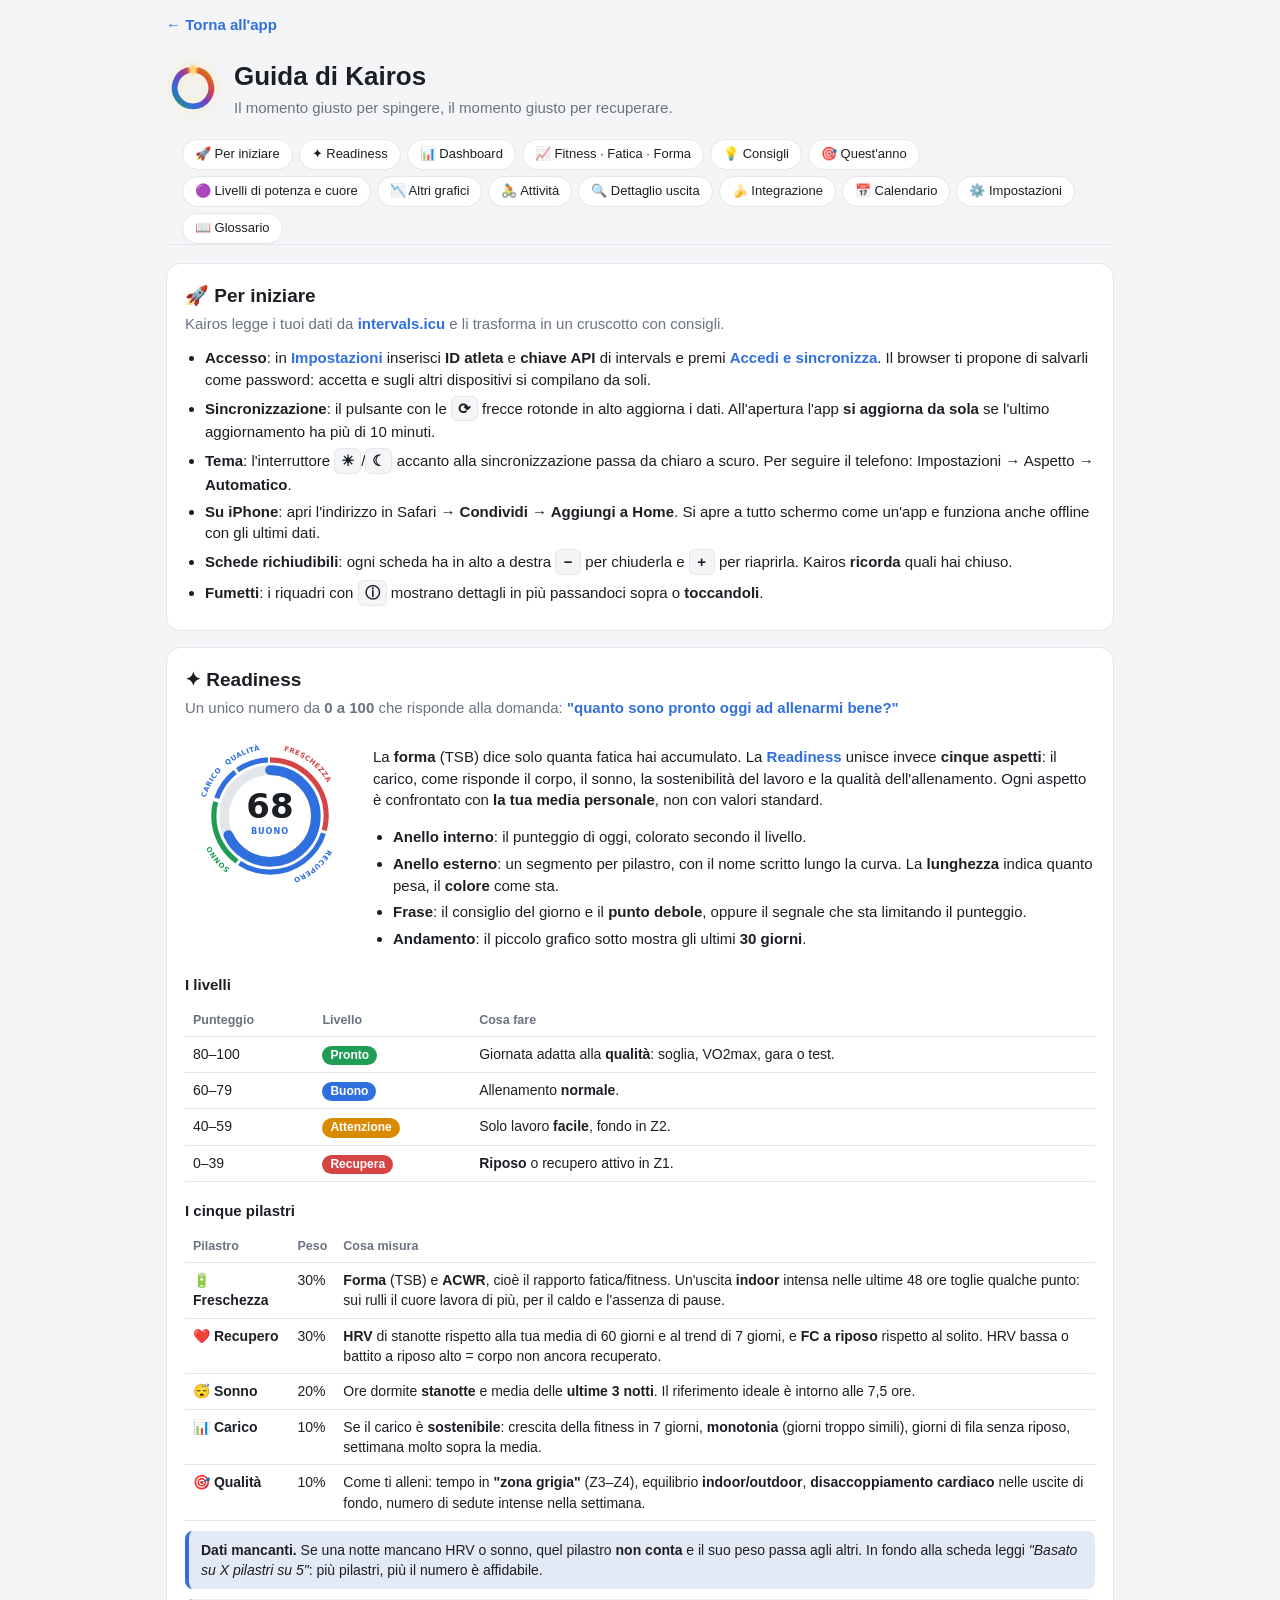
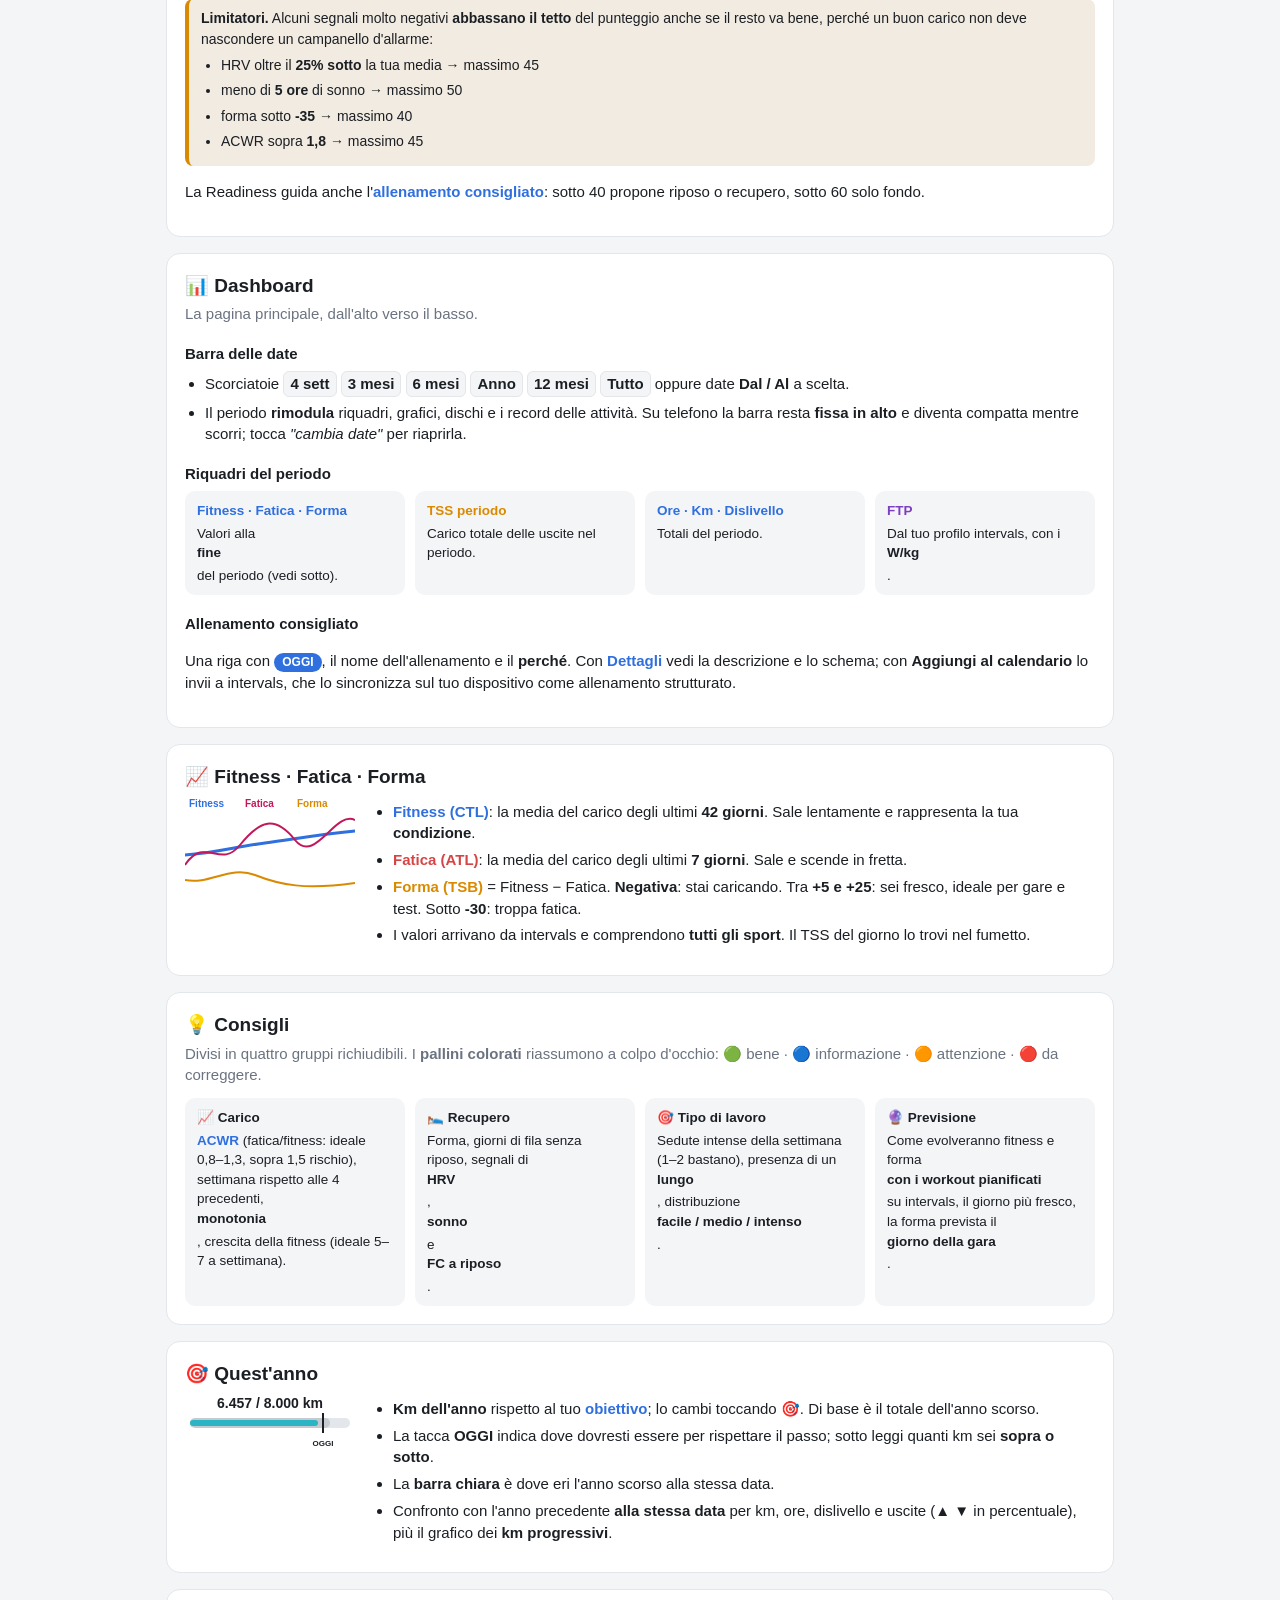
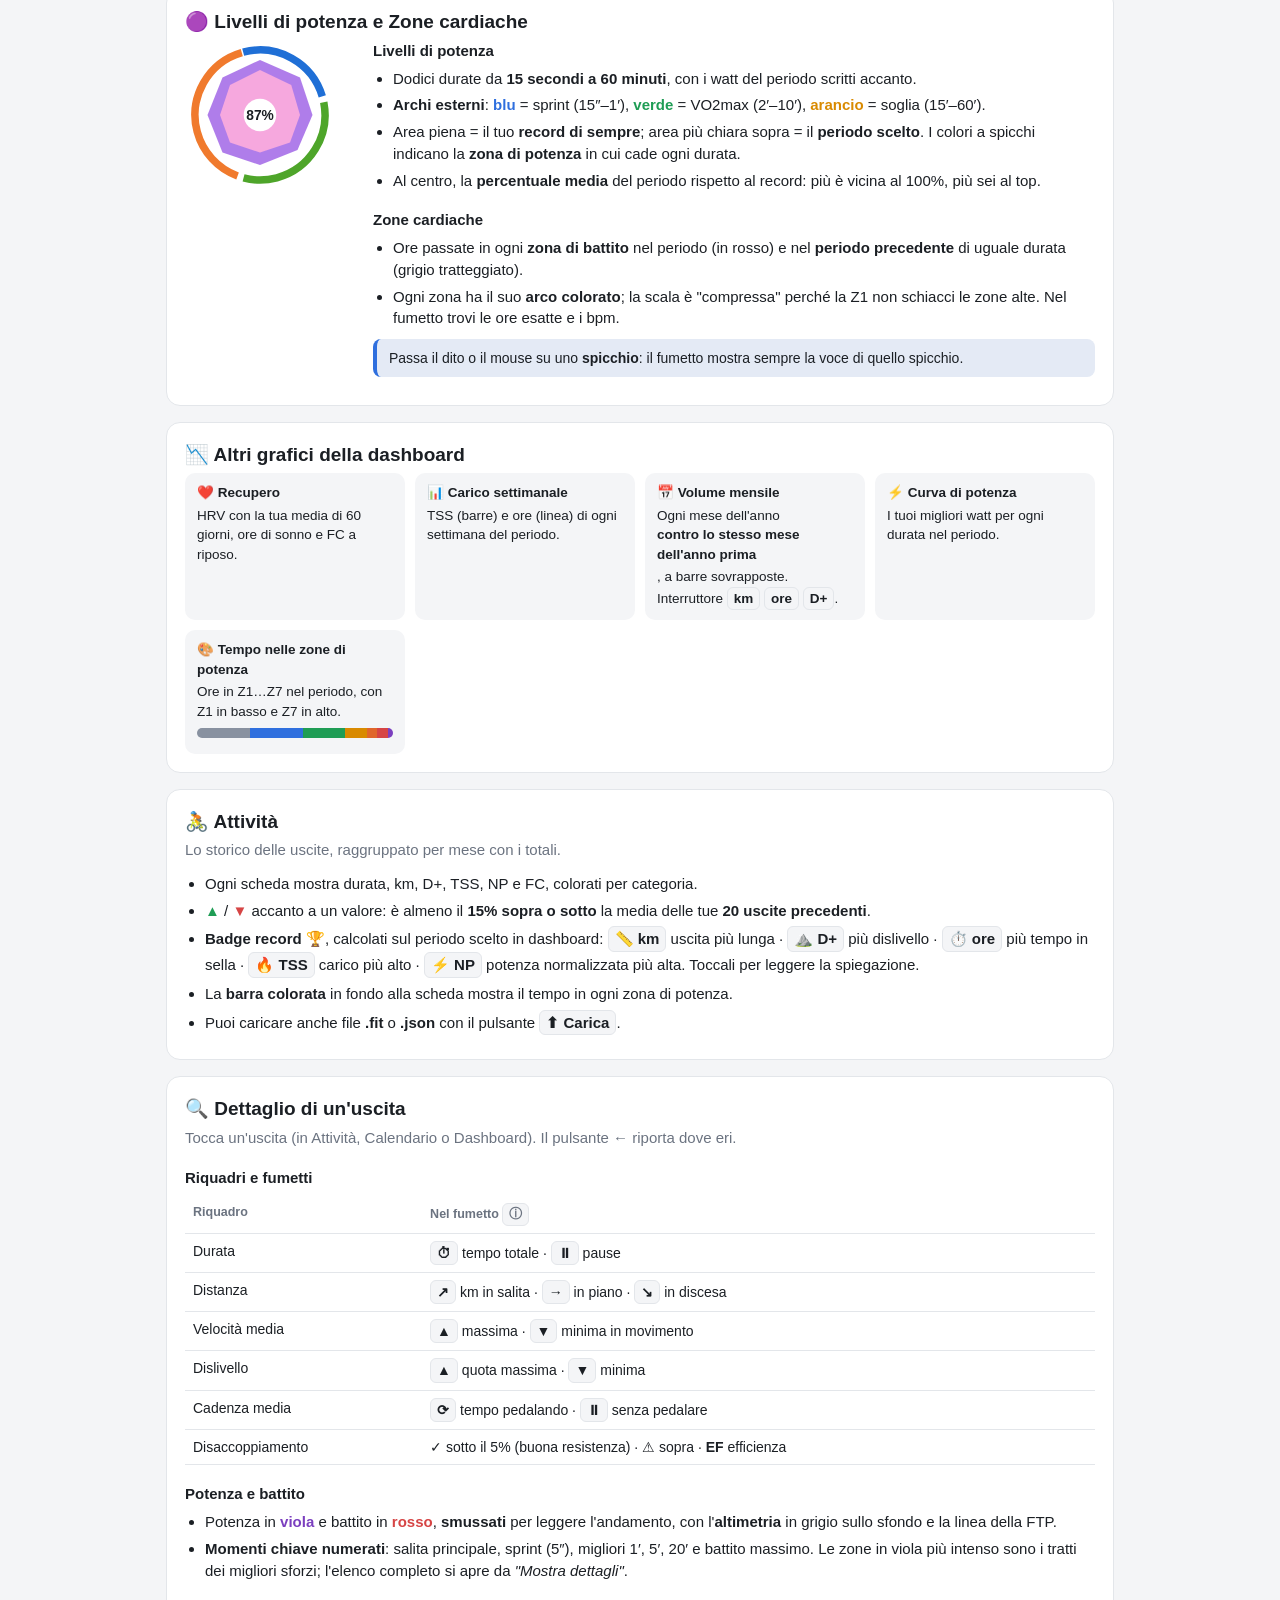
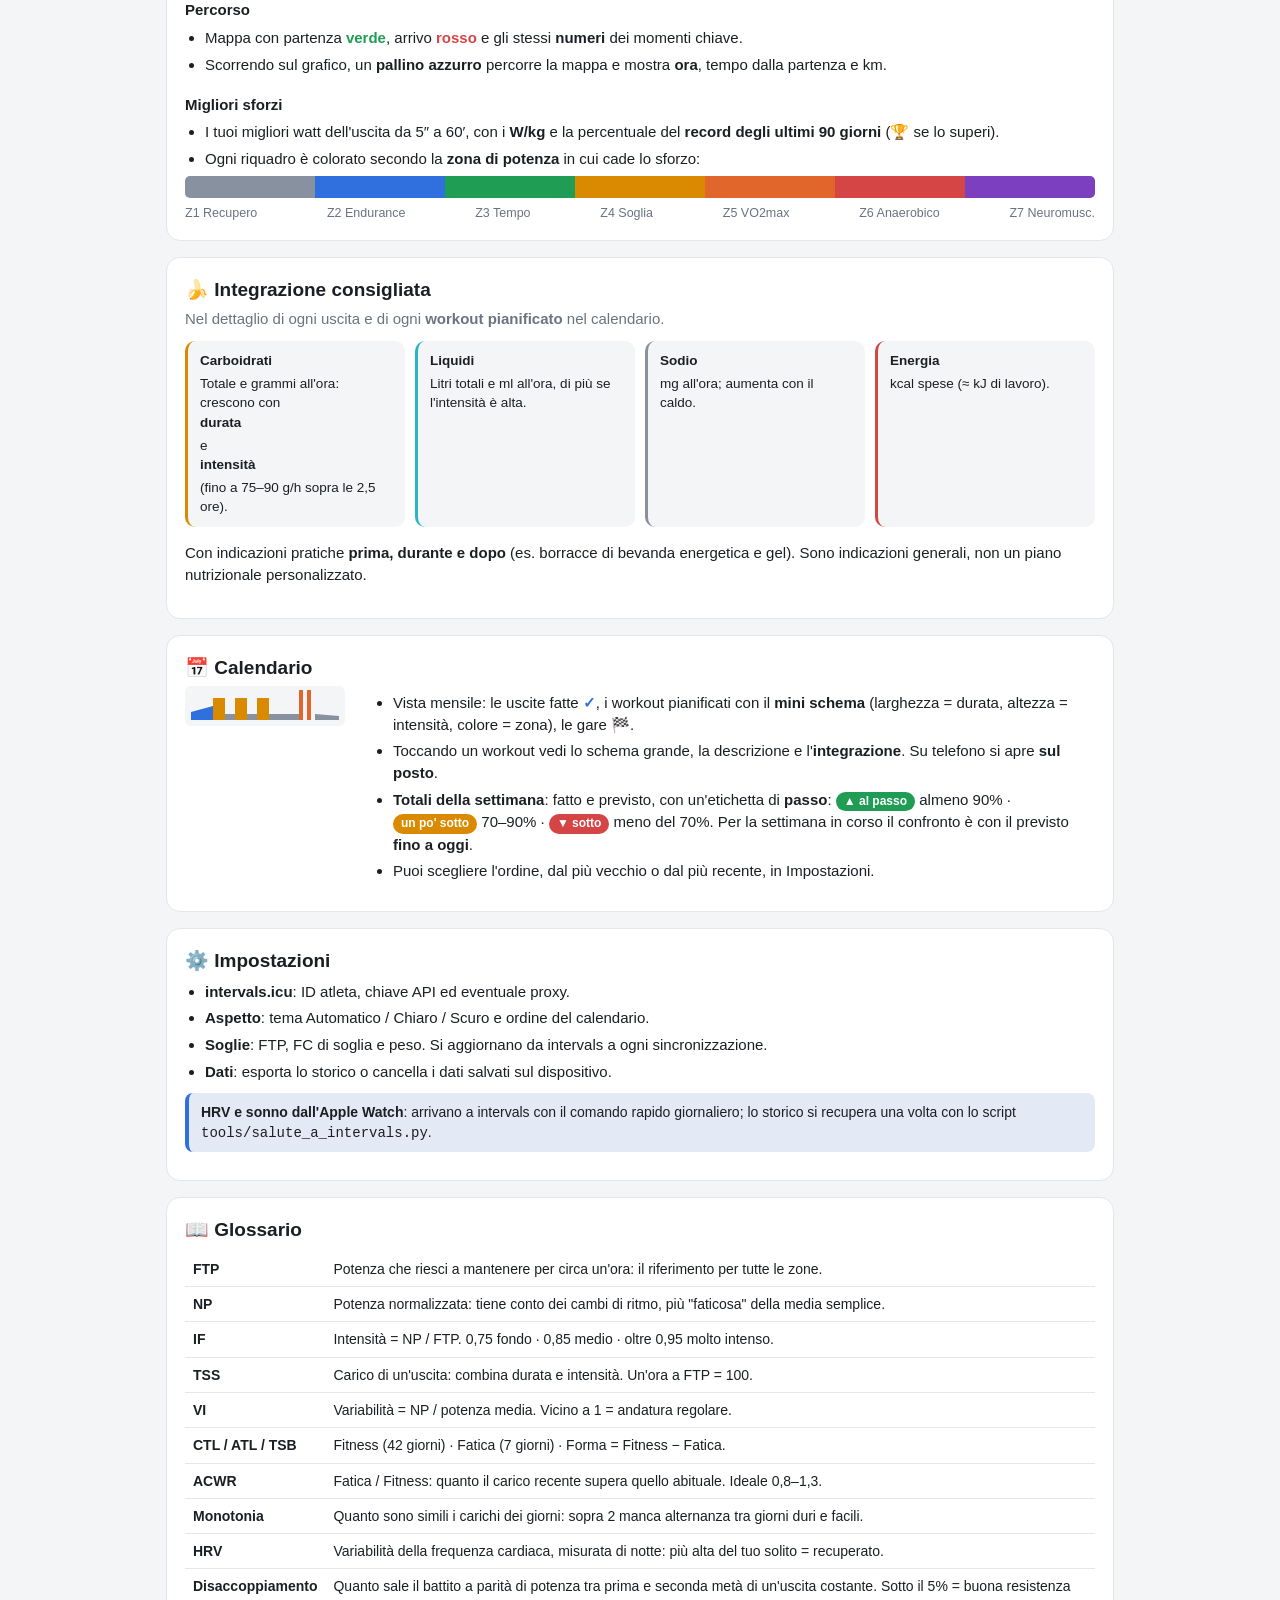
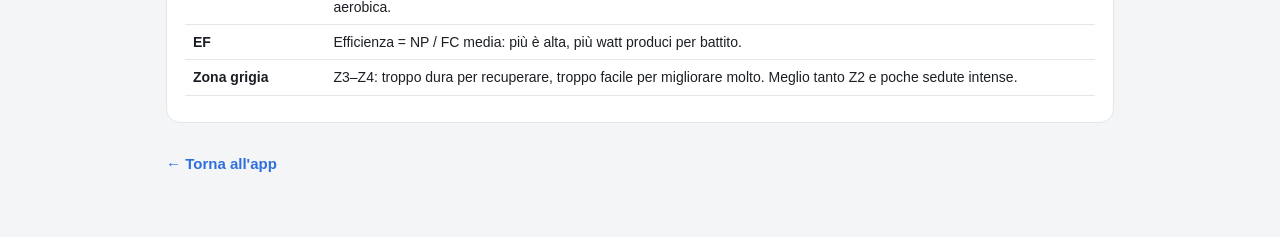
==== guida.html @ 68122361 "Pagina di guida con spiegazioni illustrate di tutte le funzioni Co-Authored-By: Claude Opus 5.5 <nor" ====
<!doctype html>
<html lang="it">
<head>
  <meta charset="utf-8">
  <meta name="viewport" content="width=device-width, initial-scale=1, viewport-fit=cover">
  <meta name="theme-color" content="#111418">
  <title>Guida · Kairos</title>
  <link rel="icon" href="icon.svg" type="image/svg+xml">
  <link rel="stylesheet" href="styles.css">
  <script>
    try { const t = localStorage.getItem('theme'); if (t === 'light' || t === 'dark') document.documentElement.dataset.theme = t; } catch {}
  </script>
  <style>
    .guide { max-width: 980px; margin: 0 auto; padding: 0 16px 60px; }
    .g-hero { display: flex; align-items: center; gap: 14px; padding: 18px 0 8px; }
    .g-hero img { width: 54px; height: 54px; filter: drop-shadow(0 0 8px #ffd16666); }
    .g-hero h1 { margin: 0; font-size: 26px; }
    .g-hero p { margin: 2px 0 0; color: var(--muted); }
    .g-back { display: inline-block; margin: 14px 0 4px; color: var(--accent); text-decoration: none; font-weight: 600; }
    .toc { display: flex; flex-wrap: wrap; gap: 6px; margin: 12px 0 18px; }
    .toc a { text-decoration: none; color: var(--text); background: var(--card); border: 1px solid var(--line); border-radius: 999px; padding: 5px 12px; font-size: 13px; }
    .toc a:hover { border-color: var(--accent); color: var(--accent); }
    section.g { background: var(--card); border: 1px solid var(--line); border-radius: 14px; padding: 18px; margin-bottom: 16px; scroll-margin-top: 12px; }
    section.g > h2 { font-size: 19px; color: var(--text); margin: 0 0 4px; display: flex; align-items: center; gap: 8px; }
    section.g > .lead { color: var(--muted); margin: 0 0 12px; }
    h3 { font-size: 15px; margin: 18px 0 6px; }
    .g ul { padding-left: 20px; margin: 6px 0; } .g li { margin-bottom: 5px; }
    .kw { font-weight: 700; color: var(--accent); }
    .kw.g1 { color: #1f9d55; } .kw.o { color: #d98a00; } .kw.r { color: #d64545; } .kw.p { color: #7b3fbf; }
    .split { display: grid; grid-template-columns: 170px 1fr; gap: 18px; align-items: start; }
    @media (max-width: 700px) { .split { grid-template-columns: 1fr; } .split > svg, .split > .fig { justify-self: center; } }
    .fig { display: block; max-width: 100%; }
    .tbl { width: 100%; border-collapse: collapse; font-size: 14px; margin: 8px 0; }
    .tbl th, .tbl td { text-align: left; padding: 7px 8px; border-bottom: 1px solid var(--line); vertical-align: top; }
    .tbl th { color: var(--muted); font-weight: 600; font-size: 12.5px; }
    .chip { display: inline-block; padding: 1px 8px; border-radius: 999px; font-size: 12px; font-weight: 700; color: #fff; }
    .tip { background: color-mix(in srgb, var(--accent) 8%, var(--bg)); border-left: 4px solid var(--accent); padding: 9px 12px; border-radius: 8px; margin: 10px 0; font-size: 14px; }
    .tip.warn { border-color: #d98a00; background: color-mix(in srgb, #d98a00 9%, var(--bg)); }
    .sym { display: inline-grid; place-items: center; min-width: 26px; padding: 1px 6px; border-radius: 6px; background: var(--bg); border: 1px solid var(--line); font-weight: 700; }
    .zbar { display: flex; height: 10px; border-radius: 5px; overflow: hidden; margin: 6px 0; }
    .zbar i { display: block; }
    .grid-mini { display: grid; grid-template-columns: repeat(auto-fill, minmax(210px, 1fr)); gap: 10px; }
    .mini { background: var(--bg); border-radius: 10px; padding: 10px 12px; font-size: 13.5px; }
    .mini b { display: block; margin-bottom: 3px; }
  </style>
</head>
<body>
<div class="guide">
  <a class="g-back" href="./">← Torna all'app</a>
  <div class="g-hero">
    <img src="icon.svg" alt="">
    <div><h1>Guida di Kairos</h1><p>Il momento giusto per spingere, il momento giusto per recuperare.</p></div>
  </div>

  <nav class="toc">
    <a href="#inizio">🚀 Per iniziare</a><a href="#readiness">✦ Readiness</a><a href="#dashboard">📊 Dashboard</a>
    <a href="#forma">📈 Fitness · Fatica · Forma</a><a href="#consigli">💡 Consigli</a><a href="#anno">🎯 Quest'anno</a>
    <a href="#dischi">🟣 Livelli di potenza e cuore</a><a href="#grafici">📉 Altri grafici</a><a href="#attivita">🚴 Attività</a>
    <a href="#dettaglio">🔍 Dettaglio uscita</a><a href="#integrazione">🍌 Integrazione</a><a href="#calendario">📅 Calendario</a>
    <a href="#impostazioni">⚙️ Impostazioni</a><a href="#glossario">📖 Glossario</a>
  </nav>

  <!-- ===================== PER INIZIARE ===================== -->
  <section class="g" id="inizio">
    <h2>🚀 Per iniziare</h2>
    <p class="lead">Kairos legge i tuoi dati da <span class="kw">intervals.icu</span> e li trasforma in un cruscotto con consigli.</p>
    <ul>
      <li><b>Accesso</b>: in <span class="kw">Impostazioni</span> inserisci <b>ID atleta</b> e <b>chiave API</b> di intervals e premi <span class="kw">Accedi e sincronizza</span>. Il browser ti propone di salvarli come password: accetta e sugli altri dispositivi si compilano da soli.</li>
      <li><b>Sincronizzazione</b>: il pulsante con le <span class="sym">⟳</span> frecce rotonde in alto aggiorna i dati. All'apertura l'app <b>si aggiorna da sola</b> se l'ultimo aggiornamento ha più di 10 minuti.</li>
      <li><b>Tema</b>: l'interruttore <span class="sym">☀</span>/<span class="sym">☾</span> accanto alla sincronizzazione passa da chiaro a scuro. Per seguire il telefono: Impostazioni → Aspetto → <b>Automatico</b>.</li>
      <li><b>Su iPhone</b>: apri l'indirizzo in Safari → <b>Condividi → Aggiungi a Home</b>. Si apre a tutto schermo come un'app e funziona anche offline con gli ultimi dati.</li>
      <li><b>Schede richiudibili</b>: ogni scheda ha in alto a destra <span class="sym">−</span> per chiuderla e <span class="sym">+</span> per riaprirla. Kairos <b>ricorda</b> quali hai chiuso.</li>
      <li><b>Fumetti</b>: i riquadri con <span class="sym">ⓘ</span> mostrano dettagli in più passandoci sopra o <b>toccandoli</b>.</li>
    </ul>
  </section>

  <!-- ===================== READINESS ===================== -->
  <section class="g" id="readiness">
    <h2>✦ Readiness</h2>
    <p class="lead">Un unico numero da <b>0 a 100</b> che risponde alla domanda: <span class="kw">"quanto sono pronto oggi ad allenarmi bene?"</span></p>
    <div class="split">
      <svg class="fig" viewBox="0 0 230 230" width="170" height="170" aria-label="Esempio di anello Readiness">
        <defs>
          <path id="ga0" d="M 115 25 A 90 90 0 0 1 200.6 87.2"/><path id="ga1" d="M 199.3 147.8 A 90 90 0 0 1 132.9 203.2"/>
          <path id="ga2" d="M 87.4 200.7 A 90 90 0 0 1 25.4 125.6"/><path id="ga3" d="M 28.3 89.4 A 90 90 0 0 1 49.1 53.7"/>
          <path id="ga4" d="M 60.2 44.4 A 90 90 0 0 1 98.2 26.6"/>
        </defs>
        <circle cx="115" cy="115" r="76" fill="none" stroke="#d64545" stroke-width="7" stroke-dasharray="139 478" transform="rotate(-90 115 115)"/>
        <circle cx="115" cy="115" r="76" fill="none" stroke="#2f6fde" stroke-width="7" stroke-dasharray="139 478" stroke-dashoffset="-143" transform="rotate(-90 115 115)"/>
        <circle cx="115" cy="115" r="76" fill="none" stroke="#1f9d55" stroke-width="7" stroke-dasharray="91 478" stroke-dashoffset="-286" transform="rotate(-90 115 115)"/>
        <circle cx="115" cy="115" r="76" fill="none" stroke="#2f6fde" stroke-width="7" stroke-dasharray="44 478" stroke-dashoffset="-382" transform="rotate(-90 115 115)"/>
        <circle cx="115" cy="115" r="76" fill="none" stroke="#2f6fde" stroke-width="7" stroke-dasharray="44 478" stroke-dashoffset="-430" transform="rotate(-90 115 115)"/>
        <g font-size="9.5" font-weight="700" letter-spacing=".6" font-family="system-ui, sans-serif">
          <text fill="#d64545"><textPath href="#ga0" startOffset="50%" text-anchor="middle">FRESCHEZZA</textPath></text>
          <text fill="#2f6fde"><textPath href="#ga1" startOffset="50%" text-anchor="middle">RECUPERO</textPath></text>
          <text fill="#1f9d55"><textPath href="#ga2" startOffset="50%" text-anchor="middle">SONNO</textPath></text>
          <text fill="#2f6fde"><textPath href="#ga3" startOffset="50%" text-anchor="middle">CARICO</textPath></text>
          <text fill="#2f6fde"><textPath href="#ga4" startOffset="50%" text-anchor="middle">QUALITÀ</textPath></text>
        </g>
        <circle cx="115" cy="115" r="62" fill="none" stroke="var(--line)" stroke-width="13"/>
        <circle cx="115" cy="115" r="62" fill="none" stroke="#2f6fde" stroke-width="13" stroke-linecap="round" stroke-dasharray="265 390" transform="rotate(-90 115 115)"/>
        <text x="115" y="118" text-anchor="middle" font-size="46" font-weight="800" fill="var(--text)" font-family="system-ui">68</text>
        <text x="115" y="140" text-anchor="middle" font-size="11" font-weight="800" letter-spacing="1.3" fill="#2f6fde" font-family="system-ui">BUONO</text>
      </svg>
      <div>
        <p>La <b>forma</b> (TSB) dice solo quanta fatica hai accumulato. La <span class="kw">Readiness</span> unisce invece <b>cinque aspetti</b>: il carico, come risponde il corpo, il sonno, la sostenibilità del lavoro e la qualità dell'allenamento. Ogni aspetto è confrontato con <b>la tua media personale</b>, non con valori standard.</p>
        <ul>
          <li><b>Anello interno</b>: il punteggio di oggi, colorato secondo il livello.</li>
          <li><b>Anello esterno</b>: un segmento per pilastro, con il nome scritto lungo la curva. La <b>lunghezza</b> indica quanto pesa, il <b>colore</b> come sta.</li>
          <li><b>Frase</b>: il consiglio del giorno e il <b>punto debole</b>, oppure il segnale che sta limitando il punteggio.</li>
          <li><b>Andamento</b>: il piccolo grafico sotto mostra gli ultimi <b>30 giorni</b>.</li>
        </ul>
      </div>
    </div>

    <h3>I livelli</h3>
    <table class="tbl">
      <tr><th>Punteggio</th><th>Livello</th><th>Cosa fare</th></tr>
      <tr><td>80–100</td><td><span class="chip" style="background:#1f9d55">Pronto</span></td><td>Giornata adatta alla <b>qualità</b>: soglia, VO2max, gara o test.</td></tr>
      <tr><td>60–79</td><td><span class="chip" style="background:#2f6fde">Buono</span></td><td>Allenamento <b>normale</b>.</td></tr>
      <tr><td>40–59</td><td><span class="chip" style="background:#d98a00">Attenzione</span></td><td>Solo lavoro <b>facile</b>, fondo in Z2.</td></tr>
      <tr><td>0–39</td><td><span class="chip" style="background:#d64545">Recupera</span></td><td><b>Riposo</b> o recupero attivo in Z1.</td></tr>
    </table>

    <h3>I cinque pilastri</h3>
    <table class="tbl">
      <tr><th>Pilastro</th><th>Peso</th><th>Cosa misura</th></tr>
      <tr><td>🔋 <b>Freschezza</b></td><td>30%</td><td><b>Forma</b> (TSB) e <b>ACWR</b>, cioè il rapporto fatica/fitness. Un'uscita <b>indoor</b> intensa nelle ultime 48 ore toglie qualche punto: sui rulli il cuore lavora di più, per il caldo e l'assenza di pause.</td></tr>
      <tr><td>❤️ <b>Recupero</b></td><td>30%</td><td><b>HRV</b> di stanotte rispetto alla tua media di 60 giorni e al trend di 7 giorni, e <b>FC a riposo</b> rispetto al solito. HRV bassa o battito a riposo alto = corpo non ancora recuperato.</td></tr>
      <tr><td>😴 <b>Sonno</b></td><td>20%</td><td>Ore dormite <b>stanotte</b> e media delle <b>ultime 3 notti</b>. Il riferimento ideale è intorno alle 7,5 ore.</td></tr>
      <tr><td>📊 <b>Carico</b></td><td>10%</td><td>Se il carico è <b>sostenibile</b>: crescita della fitness in 7 giorni, <b>monotonia</b> (giorni troppo simili), giorni di fila senza riposo, settimana molto sopra la media.</td></tr>
      <tr><td>🎯 <b>Qualità</b></td><td>10%</td><td>Come ti alleni: tempo in <b>"zona grigia"</b> (Z3–Z4), equilibrio <b>indoor/outdoor</b>, <b>disaccoppiamento cardiaco</b> nelle uscite di fondo, numero di sedute intense nella settimana.</td></tr>
    </table>

    <div class="tip"><b>Dati mancanti.</b> Se una notte mancano HRV o sonno, quel pilastro <b>non conta</b> e il suo peso passa agli altri. In fondo alla scheda leggi <i>"Basato su X pilastri su 5"</i>: più pilastri, più il numero è affidabile.</div>
    <div class="tip warn"><b>Limitatori.</b> Alcuni segnali molto negativi <b>abbassano il tetto</b> del punteggio anche se il resto va bene, perché un buon carico non deve nascondere un campanello d'allarme:
      <ul><li>HRV oltre il <b>25% sotto</b> la tua media → massimo 45</li><li>meno di <b>5 ore</b> di sonno → massimo 50</li><li>forma sotto <b>-35</b> → massimo 40</li><li>ACWR sopra <b>1,8</b> → massimo 45</li></ul></div>
    <p>La Readiness guida anche l'<span class="kw">allenamento consigliato</span>: sotto 40 propone riposo o recupero, sotto 60 solo fondo.</p>
  </section>

  <!-- ===================== DASHBOARD ===================== -->
  <section class="g" id="dashboard">
    <h2>📊 Dashboard</h2>
    <p class="lead">La pagina principale, dall'alto verso il basso.</p>
    <h3>Barra delle date</h3>
    <ul>
      <li>Scorciatoie <span class="sym">4 sett</span> <span class="sym">3 mesi</span> <span class="sym">6 mesi</span> <span class="sym">Anno</span> <span class="sym">12 mesi</span> <span class="sym">Tutto</span> oppure date <b>Dal / Al</b> a scelta.</li>
      <li>Il periodo <b>rimodula</b> riquadri, grafici, dischi e i record delle attività. Su telefono la barra resta <b>fissa in alto</b> e diventa compatta mentre scorri; tocca <i>"cambia date"</i> per riaprirla.</li>
    </ul>
    <h3>Riquadri del periodo</h3>
    <div class="grid-mini">
      <div class="mini"><b class="kw">Fitness · Fatica · Forma</b>Valori alla <b>fine</b> del periodo (vedi sotto).</div>
      <div class="mini"><b class="kw o">TSS periodo</b>Carico totale delle uscite nel periodo.</div>
      <div class="mini"><b class="kw">Ore · Km · Dislivello</b>Totali del periodo.</div>
      <div class="mini"><b class="kw p">FTP</b>Dal tuo profilo intervals, con i <b>W/kg</b>.</div>
    </div>
    <h3>Allenamento consigliato</h3>
    <p>Una riga con <span class="chip" style="background:var(--accent)">OGGI</span>, il nome dell'allenamento e il <b>perché</b>. Con <span class="kw">Dettagli</span> vedi la descrizione e lo schema; con <b>Aggiungi al calendario</b> lo invii a intervals, che lo sincronizza sul tuo dispositivo come allenamento strutturato.</p>
  </section>

  <section class="g" id="forma">
    <h2>📈 Fitness · Fatica · Forma</h2>
    <div class="split">
      <svg class="fig" viewBox="0 0 170 100" width="170" height="100" aria-hidden="true">
        <path d="M0 60 C30 58 50 52 80 48 S130 40 170 36" fill="none" stroke="#2f6fde" stroke-width="3"/>
        <path d="M0 70 C20 40 35 75 55 50 S90 20 110 45 S150 15 170 25" fill="none" stroke="#c2185b" stroke-width="2"/>
        <path d="M0 85 C25 90 45 70 70 80 S120 95 170 88" fill="none" stroke="#d98a00" stroke-width="2"/>
        <text x="4" y="12" font-size="10" fill="#2f6fde" font-weight="700">Fitness</text>
        <text x="60" y="12" font-size="10" fill="#c2185b" font-weight="700">Fatica</text>
        <text x="112" y="12" font-size="10" fill="#d98a00" font-weight="700">Forma</text>
      </svg>
      <ul>
        <li><span class="kw">Fitness (CTL)</span>: la media del carico degli ultimi <b>42 giorni</b>. Sale lentamente e rappresenta la tua <b>condizione</b>.</li>
        <li><span class="kw r">Fatica (ATL)</span>: la media del carico degli ultimi <b>7 giorni</b>. Sale e scende in fretta.</li>
        <li><span class="kw o">Forma (TSB)</span> = Fitness − Fatica. <b>Negativa</b>: stai caricando. Tra <b>+5 e +25</b>: sei fresco, ideale per gare e test. Sotto <b>-30</b>: troppa fatica.</li>
        <li>I valori arrivano da intervals e comprendono <b>tutti gli sport</b>. Il TSS del giorno lo trovi nel fumetto.</li>
      </ul>
    </div>
  </section>

  <section class="g" id="consigli">
    <h2>💡 Consigli</h2>
    <p class="lead">Divisi in quattro gruppi richiudibili. I <b>pallini colorati</b> riassumono a colpo d'occhio: 🟢 bene · 🔵 informazione · 🟠 attenzione · 🔴 da correggere.</p>
    <div class="grid-mini">
      <div class="mini"><b>📈 Carico</b><span class="kw">ACWR</span> (fatica/fitness: ideale 0,8–1,3, sopra 1,5 rischio), settimana rispetto alle 4 precedenti, <b>monotonia</b>, crescita della fitness (ideale 5–7 a settimana).</div>
      <div class="mini"><b>🛌 Recupero</b>Forma, giorni di fila senza riposo, segnali di <b>HRV</b>, <b>sonno</b> e <b>FC a riposo</b>.</div>
      <div class="mini"><b>🎯 Tipo di lavoro</b>Sedute intense della settimana (1–2 bastano), presenza di un <b>lungo</b>, distribuzione <b>facile / medio / intenso</b>.</div>
      <div class="mini"><b>🔮 Previsione</b>Come evolveranno fitness e forma <b>con i workout pianificati</b> su intervals, il giorno più fresco, la forma prevista il <b>giorno della gara</b>.</div>
    </div>
  </section>

  <section class="g" id="anno">
    <h2>🎯 Quest'anno</h2>
    <div class="split">
      <svg class="fig" viewBox="0 0 170 60" width="170" height="60" aria-hidden="true">
        <text x="85" y="16" text-anchor="middle" font-size="14" font-weight="800" fill="var(--text)">6.457 / 8.000 km</text>
        <rect x="5" y="26" width="160" height="10" rx="5" fill="var(--line)"/>
        <rect x="5" y="26" width="140" height="10" rx="5" fill="#8891a055"/>
        <rect x="5" y="28" width="128" height="6" rx="3" fill="#2bb5c4"/>
        <rect x="137" y="21" width="2" height="20" fill="var(--text)"/><text x="138" y="54" text-anchor="middle" font-size="8" font-weight="800" fill="var(--text)">OGGI</text>
      </svg>
      <ul>
        <li><b>Km dell'anno</b> rispetto al tuo <span class="kw">obiettivo</span>; lo cambi toccando 🎯. Di base è il totale dell'anno scorso.</li>
        <li>La tacca <b>OGGI</b> indica dove dovresti essere per rispettare il passo; sotto leggi quanti km sei <b>sopra o sotto</b>.</li>
        <li>La <b>barra chiara</b> è dove eri l'anno scorso alla stessa data.</li>
        <li>Confronto con l'anno precedente <b>alla stessa data</b> per km, ore, dislivello e uscite (▲ ▼ in percentuale), più il grafico dei <b>km progressivi</b>.</li>
      </ul>
    </div>
  </section>

  <section class="g" id="dischi">
    <h2>🟣 Livelli di potenza e Zone cardiache</h2>
    <div class="split">
      <svg class="fig" viewBox="0 0 120 120" width="150" height="150" aria-hidden="true">
        <circle cx="60" cy="60" r="52" fill="none" stroke="#1f6fd6" stroke-width="6" stroke-dasharray="80 400" transform="rotate(-105 60 60)"/>
        <circle cx="60" cy="60" r="52" fill="none" stroke="#4ea52a" stroke-width="6" stroke-dasharray="105 400" stroke-dashoffset="-85" transform="rotate(-105 60 60)"/>
        <circle cx="60" cy="60" r="52" fill="none" stroke="#f07a2d" stroke-width="6" stroke-dasharray="130 400" stroke-dashoffset="-195" transform="rotate(-105 60 60)"/>
        <polygon points="60,16 92,30 102,60 90,88 60,100 30,90 18,60 30,30" fill="#9b5de5cc"/>
        <polygon points="60,24 85,36 92,60 84,82 60,90 36,82 28,60 36,36" fill="#f6a8de"/>
        <circle cx="60" cy="60" r="13" fill="var(--card)"/><text x="60" y="64" text-anchor="middle" font-size="11" font-weight="800" fill="var(--text)">87%</text>
      </svg>
      <div>
        <h3 style="margin-top:0">Livelli di potenza</h3>
        <ul>
          <li>Dodici durate da <b>15 secondi a 60 minuti</b>, con i watt del periodo scritti accanto.</li>
          <li><b>Archi esterni</b>: <span class="kw">blu</span> = sprint (15″–1′), <span class="kw g1">verde</span> = VO2max (2′–10′), <span class="kw o">arancio</span> = soglia (15′–60′).</li>
          <li>Area piena = il tuo <b>record di sempre</b>; area più chiara sopra = il <b>periodo scelto</b>. I colori a spicchi indicano la <b>zona di potenza</b> in cui cade ogni durata.</li>
          <li>Al centro, la <b>percentuale media</b> del periodo rispetto al record: più è vicina al 100%, più sei al top.</li>
        </ul>
        <h3>Zone cardiache</h3>
        <ul>
          <li>Ore passate in ogni <b>zona di battito</b> nel periodo (in rosso) e nel <b>periodo precedente</b> di uguale durata (grigio tratteggiato).</li>
          <li>Ogni zona ha il suo <b>arco colorato</b>; la scala è "compressa" perché la Z1 non schiacci le zone alte. Nel fumetto trovi le ore esatte e i bpm.</li>
        </ul>
        <p class="tip">Passa il dito o il mouse su uno <b>spicchio</b>: il fumetto mostra sempre la voce di quello spicchio.</p>
      </div>
    </div>
  </section>

  <section class="g" id="grafici">
    <h2>📉 Altri grafici della dashboard</h2>
    <div class="grid-mini">
      <div class="mini"><b>❤️ Recupero</b>HRV con la tua media di 60 giorni, ore di sonno e FC a riposo.</div>
      <div class="mini"><b>📊 Carico settimanale</b>TSS (barre) e ore (linea) di ogni settimana del periodo.</div>
      <div class="mini"><b>📅 Volume mensile</b>Ogni mese dell'anno <b>contro lo stesso mese dell'anno prima</b>, a barre sovrapposte. Interruttore <span class="sym">km</span> <span class="sym">ore</span> <span class="sym">D+</span>.</div>
      <div class="mini"><b>⚡ Curva di potenza</b>I tuoi migliori watt per ogni durata nel periodo.</div>
      <div class="mini"><b>🎨 Tempo nelle zone di potenza</b>Ore in Z1…Z7 nel periodo, con Z1 in basso e Z7 in alto.
        <div class="zbar"><i style="flex:5;background:#8891a0"></i><i style="flex:5;background:#2f6fde"></i><i style="flex:4;background:#1f9d55"></i><i style="flex:2;background:#d98a00"></i><i style="flex:1;background:#e0662b"></i><i style="flex:1;background:#d64545"></i><i style="flex:.5;background:#7b3fbf"></i></div></div>
    </div>
  </section>

  <!-- ===================== ATTIVITÀ ===================== -->
  <section class="g" id="attivita">
    <h2>🚴 Attività</h2>
    <p class="lead">Lo storico delle uscite, raggruppato per mese con i totali.</p>
    <ul>
      <li>Ogni scheda mostra durata, km, D+, TSS, NP e FC, colorati per categoria.</li>
      <li><span class="kw g1">▲</span> / <span class="kw r">▼</span> accanto a un valore: è almeno il <b>15% sopra o sotto</b> la media delle tue <b>20 uscite precedenti</b>.</li>
      <li><b>Badge record 🏆</b>, calcolati sul periodo scelto in dashboard: <span class="sym">📏 km</span> uscita più lunga · <span class="sym">⛰️ D+</span> più dislivello · <span class="sym">⏱️ ore</span> più tempo in sella · <span class="sym">🔥 TSS</span> carico più alto · <span class="sym">⚡ NP</span> potenza normalizzata più alta. Toccali per leggere la spiegazione.</li>
      <li>La <b>barra colorata</b> in fondo alla scheda mostra il tempo in ogni zona di potenza.</li>
      <li>Puoi caricare anche file <b>.fit</b> o <b>.json</b> con il pulsante <span class="sym">⬆ Carica</span>.</li>
    </ul>
  </section>

  <section class="g" id="dettaglio">
    <h2>🔍 Dettaglio di un'uscita</h2>
    <p class="lead">Tocca un'uscita (in Attività, Calendario o Dashboard). Il pulsante ← riporta dove eri.</p>
    <h3>Riquadri e fumetti</h3>
    <table class="tbl">
      <tr><th>Riquadro</th><th>Nel fumetto <span class="sym">ⓘ</span></th></tr>
      <tr><td>Durata</td><td><span class="sym">⏱</span> tempo totale · <span class="sym">⏸</span> pause</td></tr>
      <tr><td>Distanza</td><td><span class="sym">↗</span> km in salita · <span class="sym">→</span> in piano · <span class="sym">↘</span> in discesa</td></tr>
      <tr><td>Velocità media</td><td><span class="sym">▲</span> massima · <span class="sym">▼</span> minima in movimento</td></tr>
      <tr><td>Dislivello</td><td><span class="sym">▲</span> quota massima · <span class="sym">▼</span> minima</td></tr>
      <tr><td>Cadenza media</td><td><span class="sym">⟳</span> tempo pedalando · <span class="sym">⏸</span> senza pedalare</td></tr>
      <tr><td>Disaccoppiamento</td><td>✓ sotto il 5% (buona resistenza) · ⚠ sopra · <b>EF</b> efficienza</td></tr>
    </table>
    <h3>Potenza e battito</h3>
    <ul>
      <li>Potenza in <span class="kw p">viola</span> e battito in <span class="kw r">rosso</span>, <b>smussati</b> per leggere l'andamento, con l'<b>altimetria</b> in grigio sullo sfondo e la linea della FTP.</li>
      <li><b>Momenti chiave numerati</b>: salita principale, sprint (5″), migliori 1′, 5′, 20′ e battito massimo. Le zone in viola più intenso sono i tratti dei migliori sforzi; l'elenco completo si apre da <i>"Mostra dettagli"</i>.</li>
    </ul>
    <h3>Percorso</h3>
    <ul>
      <li>Mappa con partenza <span class="kw g1">verde</span>, arrivo <span class="kw r">rosso</span> e gli stessi <b>numeri</b> dei momenti chiave.</li>
      <li>Scorrendo sul grafico, un <b>pallino azzurro</b> percorre la mappa e mostra <b>ora</b>, tempo dalla partenza e km.</li>
    </ul>
    <h3>Migliori sforzi</h3>
    <ul>
      <li>I tuoi migliori watt dell'uscita da 5″ a 60′, con i <b>W/kg</b> e la percentuale del <b>record degli ultimi 90 giorni</b> (🏆 se lo superi).</li>
      <li>Ogni riquadro è colorato secondo la <b>zona di potenza</b> in cui cade lo sforzo:</li>
    </ul>
    <div class="zbar" style="height:22px"><i style="flex:1;background:#8891a0"></i><i style="flex:1;background:#2f6fde"></i><i style="flex:1;background:#1f9d55"></i><i style="flex:1;background:#d98a00"></i><i style="flex:1;background:#e0662b"></i><i style="flex:1;background:#d64545"></i><i style="flex:1;background:#7b3fbf"></i></div>
    <p style="font-size:12.5px;color:var(--muted);display:flex;justify-content:space-between;margin:0"><span>Z1 Recupero</span><span>Z2 Endurance</span><span>Z3 Tempo</span><span>Z4 Soglia</span><span>Z5 VO2max</span><span>Z6 Anaerobico</span><span>Z7 Neuromusc.</span></p>
  </section>

  <section class="g" id="integrazione">
    <h2>🍌 Integrazione consigliata</h2>
    <p class="lead">Nel dettaglio di ogni uscita e di ogni <b>workout pianificato</b> nel calendario.</p>
    <div class="grid-mini">
      <div class="mini" style="border-left:3px solid #d98a00"><b>Carboidrati</b>Totale e grammi all'ora: crescono con <b>durata</b> e <b>intensità</b> (fino a 75–90 g/h sopra le 2,5 ore).</div>
      <div class="mini" style="border-left:3px solid #2bb5c4"><b>Liquidi</b>Litri totali e ml all'ora, di più se l'intensità è alta.</div>
      <div class="mini" style="border-left:3px solid #8891a0"><b>Sodio</b>mg all'ora; aumenta con il caldo.</div>
      <div class="mini" style="border-left:3px solid #d64545"><b>Energia</b>kcal spese (≈ kJ di lavoro).</div>
    </div>
    <p>Con indicazioni pratiche <b>prima, durante e dopo</b> (es. borracce di bevanda energetica e gel). Sono indicazioni generali, non un piano nutrizionale personalizzato.</p>
  </section>

  <section class="g" id="calendario">
    <h2>📅 Calendario</h2>
    <div class="split">
      <svg class="fig" viewBox="0 0 160 40" width="160" height="40" aria-hidden="true">
        <rect width="160" height="40" rx="6" fill="var(--bg)"/>
        <polygon points="6,34 6,26 28,20 28,34" fill="#2f6fde"/><rect x="28" y="12" width="12" height="22" fill="#d98a00"/><rect x="40" y="28" width="10" height="6" fill="#8891a0"/>
        <rect x="50" y="12" width="12" height="22" fill="#d98a00"/><rect x="62" y="28" width="10" height="6" fill="#8891a0"/><rect x="72" y="12" width="12" height="22" fill="#d98a00"/>
        <rect x="84" y="28" width="30" height="6" fill="#8891a0"/><rect x="114" y="4" width="4" height="30" fill="#e0662b"/><rect x="122" y="4" width="4" height="30" fill="#e0662b"/>
        <polygon points="130,34 130,28 154,30 154,34" fill="#8891a0"/>
      </svg>
      <ul>
        <li>Vista mensile: le uscite fatte <span class="kw">✓</span>, i workout pianificati con il <b>mini schema</b> (larghezza = durata, altezza = intensità, colore = zona), le gare 🏁.</li>
        <li>Toccando un workout vedi lo schema grande, la descrizione e l'<b>integrazione</b>. Su telefono si apre <b>sul posto</b>.</li>
        <li><b>Totali della settimana</b>: fatto e previsto, con un'etichetta di <b>passo</b>: <span class="chip" style="background:#1f9d55">▲ al passo</span> almeno 90% · <span class="chip" style="background:#d98a00">un po' sotto</span> 70–90% · <span class="chip" style="background:#d64545">▼ sotto</span> meno del 70%. Per la settimana in corso il confronto è con il previsto <b>fino a oggi</b>.</li>
        <li>Puoi scegliere l'ordine, dal più vecchio o dal più recente, in Impostazioni.</li>
      </ul>
    </div>
  </section>

  <section class="g" id="impostazioni">
    <h2>⚙️ Impostazioni</h2>
    <ul>
      <li><b>intervals.icu</b>: ID atleta, chiave API ed eventuale proxy.</li>
      <li><b>Aspetto</b>: tema Automatico / Chiaro / Scuro e ordine del calendario.</li>
      <li><b>Soglie</b>: FTP, FC di soglia e peso. Si aggiornano da intervals a ogni sincronizzazione.</li>
      <li><b>Dati</b>: esporta lo storico o cancella i dati salvati sul dispositivo.</li>
    </ul>
    <p class="tip"><b>HRV e sonno dall'Apple Watch</b>: arrivano a intervals con il comando rapido giornaliero; lo storico si recupera una volta con lo script <code>tools/salute_a_intervals.py</code>.</p>
  </section>

  <!-- ===================== GLOSSARIO ===================== -->
  <section class="g" id="glossario">
    <h2>📖 Glossario</h2>
    <table class="tbl">
      <tr><td><b>FTP</b></td><td>Potenza che riesci a mantenere per circa un'ora: il riferimento per tutte le zone.</td></tr>
      <tr><td><b>NP</b></td><td>Potenza normalizzata: tiene conto dei cambi di ritmo, più "faticosa" della media semplice.</td></tr>
      <tr><td><b>IF</b></td><td>Intensità = NP / FTP. 0,75 fondo · 0,85 medio · oltre 0,95 molto intenso.</td></tr>
      <tr><td><b>TSS</b></td><td>Carico di un'uscita: combina durata e intensità. Un'ora a FTP = 100.</td></tr>
      <tr><td><b>VI</b></td><td>Variabilità = NP / potenza media. Vicino a 1 = andatura regolare.</td></tr>
      <tr><td><b>CTL / ATL / TSB</b></td><td>Fitness (42 giorni) · Fatica (7 giorni) · Forma = Fitness − Fatica.</td></tr>
      <tr><td><b>ACWR</b></td><td>Fatica / Fitness: quanto il carico recente supera quello abituale. Ideale 0,8–1,3.</td></tr>
      <tr><td><b>Monotonia</b></td><td>Quanto sono simili i carichi dei giorni: sopra 2 manca alternanza tra giorni duri e facili.</td></tr>
      <tr><td><b>HRV</b></td><td>Variabilità della frequenza cardiaca, misurata di notte: più alta del tuo solito = recuperato.</td></tr>
      <tr><td><b>Disaccoppiamento</b></td><td>Quanto sale il battito a parità di potenza tra prima e seconda metà di un'uscita costante. Sotto il 5% = buona resistenza aerobica.</td></tr>
      <tr><td><b>EF</b></td><td>Efficienza = NP / FC media: più è alta, più watt produci per battito.</td></tr>
      <tr><td><b>Zona grigia</b></td><td>Z3–Z4: troppo dura per recuperare, troppo facile per migliorare molto. Meglio tanto Z2 e poche sedute intense.</td></tr>
    </table>
  </section>

  <a class="g-back" href="./">← Torna all'app</a>
</div>
</body>
</html>
---- styles.css ----
:root {
  --bg: #f4f5f7; --card: #fff; --text: #1b1f24; --muted: #6b7380; --line: #e3e6ea;
  --accent: #2f6fde; --good: #1f9d55; --ok: #d98a00; --bad: #d64545;
}
/* Tema: automatico (segue il sistema) oppure forzato da Impostazioni con data-theme su <html> */
:root { color-scheme: light; }
@media (prefers-color-scheme: dark) {
  :root:not([data-theme="light"]) { --bg: #111418; --card: #1a1e24; --text: #e8eaed; --muted: #9aa3ad; --line: #2a3038; --accent: #5b8ff0; color-scheme: dark; }
}
:root[data-theme="dark"] { --bg: #111418; --card: #1a1e24; --text: #e8eaed; --muted: #9aa3ad; --line: #2a3038; --accent: #5b8ff0; color-scheme: dark; }
* { box-sizing: border-box; }
body { margin: 0; font: 15px/1.45 -apple-system, BlinkMacSystemFont, "Segoe UI", Roboto, sans-serif; background: var(--bg); color: var(--text);
  padding-bottom: env(safe-area-inset-bottom); }
header { display: flex; justify-content: space-between; align-items: center; padding: calc(12px + env(safe-area-inset-top)) 16px 8px; }
h1 { font-size: 20px; margin: 0; }
h2 { font-size: 15px; margin: 0 0 10px; color: var(--muted); font-weight: 600; }
nav { display: flex; gap: 4px; padding: 0 16px; overflow-x: auto; border-bottom: 1px solid var(--line); }
nav button { background: none; border: 0; padding: 10px 12px; color: var(--muted); font: inherit; border-bottom: 2px solid transparent; cursor: pointer; }
nav button.active { color: var(--accent); border-color: var(--accent); }
main { padding: 12px 16px; max-width: 1560px; margin: 0 auto; }
@media (min-width: 1100px) { main { padding: 14px 28px; } }
.tab { display: none; } .tab.active { display: block; }
.card { background: var(--card); border: 1px solid var(--line); border-radius: 12px; padding: 14px; margin-bottom: 12px; }
.grid2 { display: grid; gap: 12px; grid-template-columns: 1fr; }
.grid2 .card { margin-bottom: 0; } .grid2 { margin-bottom: 12px; }
@media (min-width: 800px) { .grid2 { grid-template-columns: 1fr 1fr; } }
.chart { position: relative; height: 240px; }
.kpis { display: grid; grid-template-columns: repeat(2, 1fr); gap: 8px; margin-bottom: 12px; }
@media (min-width: 700px) { .kpis { grid-template-columns: repeat(6, 1fr); } }
.kpi { background: var(--card); border: 1px solid var(--line); border-radius: 12px; padding: 10px 12px; }
.kpi .v { font-size: 22px; font-weight: 700; font-variant-numeric: tabular-nums; }
.kpi .l { font-size: 12px; color: var(--muted); }
/* Colori per categoria di dato */
.kpi[class*="c-"] { border-left: 4px solid var(--c); background: color-mix(in srgb, var(--c) 7%, var(--card)); }
.kpi[class*="c-"] .v { color: var(--c); }
.c-time { --c: #2f6fde; }    /* durata, distanza, dislivello, velocità */
.c-load { --c: #d98a00; }    /* TSS, IF, lavoro */
.c-power { --c: #7b3fbf; }   /* potenza */
.c-hr { --c: #d64545; }      /* battito */
.c-cad { --c: #1f9d55; }     /* cadenza */
.c-fit { --c: #2f6fde; } .c-fat { --c: #c2185b; } .c-form { --c: #d98a00; }
@media (prefers-color-scheme: dark) {
  :root:not([data-theme="light"]) .c-power { --c: #a77be8; } :root:not([data-theme="light"]) .c-time, :root:not([data-theme="light"]) .c-fit { --c: #5b8ff0; } :root:not([data-theme="light"]) .c-hr { --c: #ef6b6b; } :root:not([data-theme="light"]) .c-fat { --c: #e5568f; } :root:not([data-theme="light"]) .ac-badges span { color: #f0b54a; }
}
:root[data-theme="dark"] .c-power { --c: #a77be8; } :root[data-theme="dark"] .c-time, :root[data-theme="dark"] .c-fit { --c: #5b8ff0; } :root[data-theme="dark"] .c-hr { --c: #ef6b6b; } :root[data-theme="dark"] .c-fat { --c: #e5568f; } :root[data-theme="dark"] .ac-badges span { color: #f0b54a; }
.advice { list-style: none; margin: 0; padding: 0; }
.advice li { padding: 8px 10px; border-left: 4px solid var(--accent); margin-bottom: 6px; background: var(--bg); border-radius: 6px; }
.advice li.good { border-color: var(--good); } .advice li.ok { border-color: var(--ok); } .advice li.bad { border-color: var(--bad); }
button { font: inherit; padding: 8px 14px; border-radius: 8px; border: 1px solid var(--line); background: var(--card); color: var(--text); cursor: pointer; margin: 4px 4px 0 0; }
button.primary { background: var(--accent); color: #fff; border-color: var(--accent); }
button.danger { color: var(--bad); }
label { display: block; margin-bottom: 10px; font-size: 13px; color: var(--muted); }
input { display: block; width: 100%; margin-top: 4px; padding: 9px; font: inherit; font-size: 16px; border: 1px solid var(--line); border-radius: 8px; background: var(--bg); color: var(--text); }
.hint { font-size: 13px; color: var(--muted); margin-top: 0; }
/* Pulsante compatto per caricare file, accanto al titolo Storico */
.acts-head { display: flex; justify-content: space-between; align-items: center; gap: 8px; margin-bottom: 4px; }
.acts-head h2 { margin: 0; }
.drop { display: inline-block; border: 1.5px dashed var(--line); border-radius: 8px; padding: 6px 12px; font-size: 13px; color: var(--accent); cursor: pointer; white-space: nowrap; }
.drop.over { border-color: var(--accent); }
.drop input { display: none; }
.row { display: flex; justify-content: space-between; gap: 8px; padding: 10px 0; border-bottom: 1px solid var(--line); }
.row:last-child { border-bottom: 0; }
.row .t { font-weight: 600; } .row .s { font-size: 13px; color: var(--muted); }
.row .r { text-align: right; white-space: nowrap; font-variant-numeric: tabular-nums; }
.row button { padding: 2px 8px; font-size: 12px; }
#status { padding: 0 16px; font-size: 13px; color: var(--muted); min-height: 18px; }
.chart.tall { height: 300px; }
.row.click { cursor: pointer; }
.row.click:hover .t { color: var(--accent); }
.workout { border-left: 4px solid var(--accent); }
.workout .name { font-size: 20px; font-weight: 700; margin: 2px 0 4px; }
pre { white-space: pre-wrap; overflow-wrap: anywhere; max-width: 100%; }
.workout pre { white-space: pre-wrap; font-size: 13px; background: var(--bg); padding: 8px; border-radius: 8px; margin: 8px 0 0; }
.best { display: grid; grid-template-columns: repeat(auto-fill, minmax(90px, 1fr)); gap: 8px; }
.best div { background: var(--bg); border-radius: 8px; padding: 8px; text-align: center; }
.best b { display: block; font-size: 18px; font-variant-numeric: tabular-nums; }
.best span { font-size: 12px; color: var(--muted); }
/* Barra intervallo di date (resta visibile scorrendo) */
.range-bar { position: sticky; top: 0; z-index: 5; display: flex; flex-wrap: wrap; align-items: center; gap: 8px 14px;
  background: var(--bg);
  padding: 8px 0 10px; margin: -4px 0 8px; border-bottom: 1px solid var(--line); }
.range-presets { display: flex; gap: 4px; overflow-x: auto; scrollbar-width: none; }
.range-presets button { margin: 0; padding: 5px 10px; font-size: 13px; border-radius: 999px; white-space: nowrap; }
.range-presets button.on { background: var(--accent); border-color: var(--accent); color: #fff; }
.range-dates { display: flex; gap: 8px; }
.range-dates label { display: flex; align-items: center; gap: 4px; margin: 0; font-size: 13px; }
.range-dates input { display: inline-block; width: auto; margin: 0; padding: 4px 6px; font-size: 14px; }
.range-info { font-size: 12px; color: var(--muted); margin-left: auto; }
@media (max-width: 700px) {
  .range-dates { width: 100%; } .range-dates label { flex: 1; } .range-dates input { flex: 1; min-width: 0; }
  .range-info { margin-left: 0; }
}
@media (min-width: 700px) { .kpis { grid-template-columns: repeat(4, 1fr); } }
/* Momenti chiave sotto il grafico potenza/battito */
.keys { display: grid; grid-template-columns: repeat(auto-fill, minmax(220px, 1fr)); gap: 6px 14px; margin-top: 12px; font-size: 13px; }
.key { display: flex; gap: 8px; align-items: flex-start; }
.key .num { flex: none; width: 20px; height: 20px; border-radius: 50%; border: 2px solid var(--c); color: var(--c); font-weight: 700; font-size: 11px; display: grid; place-items: center; background: var(--card); }
.key .s { color: var(--muted); font-size: 12px; }
/* ---------- Calendario ---------- */
.cal-card { padding: 10px; }
.cal-head { display: flex; align-items: center; gap: 6px; margin-bottom: 10px; }
.cal-head b { flex: 1; text-align: center; font-size: 17px; text-transform: capitalize; order: 0; }
.cal-head button { margin: 0; min-width: 40px; }
.cal-head [data-cal="-1"] { order: -1; }
.cal-dow, .cal-week { display: grid; grid-template-columns: repeat(7, minmax(0, 1fr)) 92px; gap: 4px; }
.cal-dow span { font-size: 12px; color: var(--muted); text-align: center; padding: 4px 0; }
.cal-week { margin-bottom: 4px; }
.cal-day { min-height: 110px; background: var(--bg); border-radius: 8px; padding: 4px; overflow: hidden; }
.cal-day.out { opacity: .45; }
.cal-day.today { outline: 2px solid var(--accent); }
.cal-date { font-size: 12px; font-weight: 600; color: var(--muted); margin-bottom: 3px; }
.cal-day.today .cal-date { color: var(--accent); }
.cal-dname { display: none; }
.cal-ev, .cal-act { border-radius: 6px; padding: 4px 5px; margin-bottom: 3px; cursor: pointer; font-size: 12px; line-height: 1.25; }
.cal-ev.plan { background: var(--card); border: 1px solid var(--line); }
.cal-day.past .cal-ev.plan { opacity: .7; }
.cal-ev.race { background: color-mix(in srgb, #d64545 12%, var(--card)); border: 1px solid #d6454566; }
.cal-ev.note { background: transparent; color: var(--muted); }
.cal-act { background: color-mix(in srgb, var(--accent) 14%, var(--card)); border-left: 3px solid var(--accent); }
.cal-ev-t { font-weight: 600; white-space: nowrap; overflow: hidden; text-overflow: ellipsis; }
.cal-ev-s { color: var(--muted); font-size: 11px; }
.wo-svg { display: block; width: 100%; height: 24px; margin: 3px 0 2px; border-radius: 3px; background: color-mix(in srgb, var(--muted) 10%, transparent); }
.wo-svg.big { height: 70px; margin: 8px 0; }
.cal-sum { display: flex; flex-direction: column; gap: 4px; font-size: 11px; }
.cal-sum div { background: var(--bg); border-radius: 8px; padding: 5px 6px; display: flex; flex-direction: column; }
.cal-sum div.pl { opacity: .75; }
.cal-sum b { font-size: 13px; }
.cal-sum span { color: var(--muted); }
.cal-detail { margin-top: 10px; }
.cal-detail .name { font-size: 18px; font-weight: 700; }
/* Telefono: ogni giorno diventa una riga, la settimana un blocco */
@media (max-width: 700px) {
  .cal-dow { display: none; }
  .cal-week { grid-template-columns: 1fr; gap: 3px; margin-bottom: 14px; }
  .cal-day { min-height: 0; display: grid; grid-template-columns: 56px 1fr; gap: 2px 8px; align-items: start; }
  .cal-day > :not(.cal-date) { grid-column: 2; }
  .cal-day.out { display: none; }
  .cal-day:not(:has(.cal-ev, .cal-act)) { opacity: .55; }
  .cal-dname { display: inline; }
  .cal-date { grid-row: 1 / span 4; padding-top: 3px; }
  .cal-sum { flex-direction: row; }
  .cal-sum div { flex: 1; flex-direction: row; gap: 8px; align-items: baseline; }
  .wo-svg { height: 28px; }
}
.tag { font-size: 11px; padding: 1px 6px; border-radius: 4px; background: var(--bg); color: var(--muted); margin-left: 6px; }

/* Mappa percorso */
.map { height: 340px; border-radius: 10px; overflow: hidden; z-index: 0; }
@media (max-width: 700px) { .map { height: 260px; } }
.map-pin span { display: grid; place-items: center; width: 22px; height: 22px; border-radius: 50%; background: #fff; border: 2.5px solid #7b3fbf;
  color: #7b3fbf; font: 700 11px system-ui, sans-serif; box-shadow: 0 1px 4px #0004; }
.cal-detail pre { background: var(--bg); padding: 8px; border-radius: 8px; font-size: 13px; }

/* Calendario su telefono: settimane ben separate */
.cal-wlabel { display: none; }
@media (max-width: 700px) {
  .cal-week { background: var(--card); border: 1px solid var(--line); border-radius: 12px; padding: 8px; margin-bottom: 18px; box-shadow: 0 1px 3px #0000000d; }
  .cal-wlabel { display: flex; justify-content: space-between; align-items: baseline; font-size: 12px; font-weight: 700; color: var(--accent);
    text-transform: uppercase; letter-spacing: .04em; padding: 2px 4px 6px; border-bottom: 2px solid var(--accent); margin-bottom: 4px; }
  .cal-wlabel span { color: var(--muted); font-weight: 600; text-transform: none; letter-spacing: 0; }
  .cal-sum { margin-top: 4px; }
}

/* Progresso annuale */
.year .yp-head { display: flex; justify-content: space-between; align-items: center; gap: 8px; }
.year .yp-head h2 { margin: 0; text-transform: uppercase; letter-spacing: .05em; }
.yp-goal { margin: 0; padding: 4px 10px; font-size: 12px; border-radius: 999px; }
.yp-main { text-align: center; margin: 14px 0 8px; }
.yp-main b { font-size: 30px; font-variant-numeric: tabular-nums; }
.yp-main span { font-size: 22px; color: var(--muted); margin-left: 4px; }
.yp-bar { position: relative; height: 14px; background: var(--line); border-radius: 7px; margin: 6px 0 24px; }
.yp-fill, .yp-prev { position: absolute; left: 0; top: 0; bottom: 0; border-radius: 7px; }
.yp-prev { background: #8891a055; }
.yp-fill { background: #2bb5c4; height: 8px; top: 3px; }
.yp-today { position: absolute; top: -6px; bottom: -6px; width: 2px; background: var(--text); }
.yp-today span { position: absolute; top: 100%; left: 50%; transform: translateX(-50%); font-size: 10px; font-weight: 700; margin-top: 2px; }
.yp-pace { text-align: center; font-size: 15px; font-weight: 600; }
.pos { color: var(--good); } .neg { color: var(--bad); }
.yp-cmp { display: grid; grid-template-columns: repeat(4, 1fr); gap: 8px; margin: 14px 0 8px; }
.yp-cmp div { background: var(--bg); border-radius: 10px; padding: 8px 10px; display: flex; flex-direction: column; }
.yp-cmp span { font-size: 12px; color: var(--muted); } .yp-cmp b { font-size: 18px; font-variant-numeric: tabular-nums; }
.yp-cmp span.pos, .yp-cmp span.neg { font-size: 13px; font-weight: 700; }
.yp-cmp span.pos { color: var(--good); } .yp-cmp span.neg { color: var(--bad); }
.yp-cmp small { font-size: 11px; color: var(--muted); }
@media (max-width: 700px) { .yp-cmp { grid-template-columns: repeat(2, 1fr); } }
.chart.small { height: 200px; margin-top: 8px; }

/* Schede attività */
.act-month { display: flex; justify-content: space-between; align-items: baseline; gap: 8px; margin: 18px 2px 8px; padding-bottom: 6px; border-bottom: 2px solid var(--accent); }
.act-month:first-child { margin-top: 6px; }
.act-month b { text-transform: capitalize; font-size: 16px; }
.act-month span { font-size: 13px; color: var(--muted); }
.act-grid { display: grid; grid-template-columns: 1fr; gap: 10px; }
@media (min-width: 900px) { .act-grid { grid-template-columns: 1fr 1fr; } }
@media (min-width: 1400px) { .act-grid { grid-template-columns: 1fr 1fr 1fr; } }
.act-card { display: flex; gap: 12px; padding: 12px; border: 1px solid var(--line); border-radius: 12px; background: var(--card); transition: transform .12s, box-shadow .12s; }
.act-card:hover { transform: translateY(-1px); box-shadow: 0 4px 14px #0000001a; }
.act-card.star { border-color: #d98a0099; box-shadow: inset 3px 0 0 #d98a00; }
.ac-date { flex: none; width: 44px; text-align: center; border-radius: 10px; background: var(--bg); padding: 6px 0; align-self: flex-start; }
.ac-date b { display: block; font-size: 20px; line-height: 1.1; } .ac-date span { font-size: 11px; color: var(--muted); text-transform: uppercase; }
.ac-body { flex: 1; min-width: 0; }
.ac-title { font-weight: 700; display: flex; justify-content: space-between; gap: 6px; align-items: flex-start; }
.ac-del { margin: 0; padding: 0 6px; font-size: 12px; border: 0; background: none; color: var(--muted); opacity: .5; }
.ac-del:hover { opacity: 1; color: var(--bad); }
.ac-badges { display: flex; flex-wrap: wrap; gap: 4px; margin: 5px 0 2px; }
.ac-badges span { font-size: 11px; font-weight: 600; padding: 2px 7px; border-radius: 999px; background: color-mix(in srgb, #d98a00 15%, var(--card)); color: #b06f00; }
.ac-metrics { display: grid; grid-template-columns: repeat(3, 1fr); gap: 6px 10px; margin-top: 8px; }
.am { display: flex; flex-direction: column; border-left: 3px solid var(--c); padding-left: 7px; }
.am b { font-size: 15px; font-variant-numeric: tabular-nums; white-space: nowrap; }
.am span { font-size: 11px; color: var(--muted); }
.am i { font-style: normal; font-size: 10px; margin-left: 3px; vertical-align: 2px; }
.am i.up { color: var(--good); } .am i.down { color: var(--bad); }
.ac-zones { display: flex; height: 6px; border-radius: 3px; overflow: hidden; margin-top: 9px; gap: 1px; }
.ac-zones i { display: block; min-width: 2px; }


/* Scelta del tema in Impostazioni */
.seg { display: inline-flex; border: 1px solid var(--line); border-radius: 10px; overflow: hidden; }
.seg label { display: flex; align-items: center; margin: 0; padding: 8px 14px; cursor: pointer; color: var(--text); font-size: 14px; border-left: 1px solid var(--line); }
.seg label:first-child { border-left: 0; }
.seg input { display: none; }
.seg label:has(input:checked) { background: var(--accent); color: #fff; }

/* Tooltip del pallino che percorre la mappa */
.leaflet-tooltip.run-tip { background: #1b1f24; color: #fff; border: 0; border-radius: 8px; padding: 4px 8px; font-size: 12px; box-shadow: 0 2px 8px #0005; }
.leaflet-tooltip.run-tip::before { border-top-color: #1b1f24; }

/* Dettaglio workout aperto sul posto (telefono) */
.cal-inline { grid-column: 2; }
.cal-inline .cal-detail { margin: 2px 0 6px; padding: 10px; border: 1px solid var(--accent); box-shadow: none; }
.cal-inline .cal-detail h2 { display: none; }
.cal-inline .cal-detail .name { font-size: 15px; }
.cal-ev.sel { border-color: var(--accent); }

/* Migliori sforzi colorati per zona */
.best div.zoned { border-top: 3px solid var(--z); background: color-mix(in srgb, var(--z) 9%, var(--bg)); }
.best div.zoned b { color: var(--z); }
.best em { display: block; font-style: normal; font-size: 10px; font-weight: 700; color: var(--z); letter-spacing: .03em; }

/* Momenti chiave richiudibili */
.keys-box { margin-top: 10px; border: 1px solid var(--line); border-radius: 10px; background: var(--bg); }
.keys-box summary { list-style: none; display: flex; align-items: center; gap: 10px; padding: 8px 12px; cursor: pointer; font-size: 13px; }
.keys-box summary::-webkit-details-marker { display: none; }
.kb-nums { display: flex; gap: 3px; }
.kb-nums .num { width: 18px; height: 18px; font-size: 10px; }
.kb-t { font-weight: 600; }
.kb-more { margin-left: auto; color: var(--accent); font-weight: 600; white-space: nowrap; }
.kb-more::after { content: " ▾"; }
.keys-box[open] .kb-more { font-size: 0; }
.keys-box[open] .kb-more::after { content: "Nascondi ▴"; font-size: 13px; }
.keys-box .keys { margin: 0; padding: 4px 12px 12px; }
.kb-nums .num { flex: none; border-radius: 50%; border: 2px solid var(--c); color: var(--c); font-weight: 700; display: grid; place-items: center; background: var(--card); }
.kb-t { white-space: nowrap; }
@media (max-width: 420px) { .kb-nums .num:nth-child(n+5) { display: none; } }

/* Barra date su telefono: fissa in alto (sotto la barra di stato dell'iPhone) e compatta mentre si scorre */
.range-bar { background: var(--bg); }
/* Il margine per la barra di stato dell'iPhone serve solo quando la barra è attaccata in alto:
   prima tirava la barra sopra il menu, nascondendolo */
.range-bar.stuck { padding-top: calc(8px + env(safe-area-inset-top)); }
.range-sentinel { height: 1px; }
@media (max-width: 700px) {
  .range-bar { gap: 6px; padding-bottom: 8px; margin-left: -16px; margin-right: -16px; padding-left: 16px; padding-right: 16px; }
  .range-presets { width: 100%; flex-wrap: nowrap; }
  .range-presets button { padding: 4px 10px; font-size: 12.5px; }
  .range-dates input { padding: 3px 6px; font-size: 16px; } /* 16px: evita lo zoom automatico di iOS */
  .range-info { width: 100%; font-size: 11.5px; }
  /* Mentre si scorre: restano le scorciatoie e una riga con le date, toccabile per riaprire */
  .range-bar.stuck .range-dates { display: none; }
  .range-bar.stuck .range-info { color: var(--accent); }
  .range-bar.stuck .range-info::after { content: "  ✎ cambia date"; font-weight: 600; }
  .range-bar.stuck.open .range-dates { display: flex; }
  .range-bar.stuck.open .range-info::after { content: ""; }
}

/* Fumetto informativo sui riquadri (mouse o tocco) */
.kpi.has-tip { position: relative; cursor: help; outline: none; }
.kpi .l .i { font-size: 11px; opacity: .7; }
.kpi.has-tip::after { content: attr(data-tip); position: absolute; left: 8px; right: 8px; top: calc(100% + 6px); z-index: 20;
  background: #1b1f24; color: #fff; font-size: 12.5px; line-height: 1.4; padding: 8px 10px; border-radius: 8px; box-shadow: 0 4px 14px #0005;
  opacity: 0; pointer-events: none; transform: translateY(-4px); transition: opacity .15s, transform .15s; }
.kpi.has-tip:hover::after, .kpi.has-tip.tip-on::after { opacity: 1; transform: none; }
@media (max-width: 700px) { .kpi.has-tip::after { left: 0; right: auto; width: calc(200% + 8px); } .kpis .kpi.has-tip:nth-child(even)::after { left: auto; right: 0; } }

/* Indicatore di passo nei totali settimanali */
.cal-sum em.pace { font-style: normal; font-size: 11px; font-weight: 700; margin-top: 3px; padding: 1px 6px; border-radius: 999px; align-self: flex-start; white-space: nowrap; }
.pace.ok { color: var(--good); background: color-mix(in srgb, var(--good) 14%, transparent); }
.pace.warn { color: var(--ok); background: color-mix(in srgb, var(--ok) 16%, transparent); }
.pace.low { color: var(--bad); background: color-mix(in srgb, var(--bad) 14%, transparent); }
@media (max-width: 700px) { .cal-sum div { flex-wrap: wrap; } .cal-sum em.pace { margin: 0 0 0 auto; } }

/* Integrazione consigliata */
.fuel-box > summary { cursor: pointer; font-weight: 600; color: var(--muted); list-style: none; }
.fuel-box > summary::-webkit-details-marker { display: none; }
.fuel-box > summary::after { content: " ▾"; } .fuel-box[open] > summary::after { content: " ▴"; }
.cal-detail .fuel-box { margin-top: 10px; border-top: 1px solid var(--line); padding-top: 8px; }
.fuel { margin-top: 10px; }
.fuel-grid { display: grid; grid-template-columns: repeat(4, 1fr); gap: 8px; }
@media (max-width: 700px) { .fuel-grid { grid-template-columns: repeat(2, 1fr); } }
.fz { border-radius: 10px; padding: 8px 10px; background: color-mix(in srgb, var(--c) 9%, var(--bg)); border-left: 3px solid var(--c); display: flex; flex-direction: column; }
.fz span { font-size: 12px; color: var(--muted); } .fz b { font-size: 18px; color: var(--c); font-variant-numeric: tabular-nums; } .fz small { font-size: 11.5px; color: var(--muted); }
.fz.cho { --c: #d98a00; } .fz.fl { --c: #2bb5c4; } .fz.na { --c: #8891a0; } .fz.kc { --c: #d64545; }
.fuel ul { margin: 10px 0 6px; padding-left: 18px; font-size: 14px; } .fuel li { margin-bottom: 5px; }

/* Allenamento consigliato: chiuso mostra solo l'avviso */
.card.workout { padding: 10px 14px; }
.wo-box > summary { list-style: none; display: grid; grid-template-columns: auto 1fr auto; grid-template-areas: "k n m" "k w m"; gap: 0 10px; align-items: center; cursor: pointer; }
.wo-box > summary::-webkit-details-marker { display: none; }
.wo-k { grid-area: k; font-size: 11px; font-weight: 700; text-transform: uppercase; color: #fff; background: var(--accent); border-radius: 6px; padding: 4px 7px; }
.wo-n { grid-area: n; font-weight: 700; font-size: 16px; }
.wo-why { grid-area: w; font-size: 12.5px; color: var(--muted); }
.wo-box .kb-more { grid-area: m; }
.wo-box[open] .kb-more { font-size: 0; }
.wo-box[open] .kb-more::after { content: "Chiudi ▴"; font-size: 13px; }
.wo-body { margin-top: 10px; }

/* Consigli raggruppati per area */
.adv-group { border-top: 1px solid var(--line); padding: 8px 0 4px; }
.adv-group:first-child { border-top: 0; padding-top: 0; }
.adv-group > summary { list-style: none; cursor: pointer; font-weight: 700; display: flex; align-items: center; gap: 8px; padding: 4px 0; }
.adv-group > summary::-webkit-details-marker { display: none; }
.adv-group > summary::after { content: "▾"; color: var(--muted); font-size: 12px; }
.adv-group[open] > summary::after { content: "▴"; }
.adv-dots { margin-left: auto; display: flex; gap: 3px; }
.adv-dots i { width: 8px; height: 8px; border-radius: 50%; background: var(--accent); }
.adv-dots i.good { background: var(--good); } .adv-dots i.ok { background: var(--ok); } .adv-dots i.bad { background: var(--bad); }
.adv-group .advice { margin-top: 6px; }

/* Barra date: sfondo pieno, nessuna trasparenza o sfocatura */
.range-bar { background: var(--bg) !important; backdrop-filter: none; -webkit-backdrop-filter: none; opacity: 1; }
.range-bar.stuck { box-shadow: 0 2px 8px #0000001a; }

/* Grafici a disco */
.chart.radar { height: 380px; }
@media (max-width: 700px) { .chart.radar { height: 330px; } }

/* Calendario dal più recente: su telefono anche i giorni dall'ultimo al primo */
@media (max-width: 700px) {
  .cal-grid.rev .cal-week { display: flex; flex-direction: column-reverse; }
  .cal-grid.rev .cal-wlabel { order: 99; }
  .cal-grid.rev .cal-sum { order: -1; }
}

/* Badge record corti, con coppa davanti */
.ac-badges::before { content: "🏆"; font-size: 13px; margin-right: 2px; }
.ac-badges span { cursor: help; }

/* Intestazione scheda con interruttore (es. km / ore) */
.card-head { display: flex; justify-content: space-between; align-items: center; gap: 8px; margin-bottom: 10px; }
.card-head h2 { margin: 0; }
.seg.mini button { margin: 0; border: 0; border-left: 1px solid var(--line); border-radius: 0; padding: 4px 10px; font-size: 12.5px; background: var(--card); color: var(--text); }
.seg.mini button:first-child { border-left: 0; }
.seg.mini button.on { background: var(--accent); color: #fff; }

/* Su telefono le schede affiancate non devono allargare la pagina */
.grid2 > * { min-width: 0; }
.chart canvas { max-width: 100%; }

/* Fumetto sui badge record (mouse o tocco) */
.ac-badges .tip { position: relative; }
.ac-badges .tip::after { content: attr(data-tip); position: absolute; left: 0; bottom: calc(100% + 6px); z-index: 20; white-space: nowrap;
  background: #1b1f24; color: #fff; font-size: 12px; font-weight: 500; padding: 5px 8px; border-radius: 7px; box-shadow: 0 3px 10px #0005;
  opacity: 0; pointer-events: none; transition: opacity .15s; }
.ac-badges .tip:hover::after, .ac-badges .tip.tip-on::after { opacity: 1; }

/* Indicatore di passo: percentuale e parola su due righe, sempre dentro la colonna */
.cal-sum em.pace { white-space: normal; display: flex; flex-direction: column; align-items: flex-start; line-height: 1.2; border-radius: 6px; padding: 2px 6px; max-width: 100%; }
.cal-sum em.pace small { font-size: 10px; font-weight: 600; }
.cal-sum div { min-width: 0; overflow: hidden; }
@media (max-width: 700px) { .cal-sum em.pace { flex-direction: row; gap: 4px; align-items: baseline; } }

/* iPhone (iOS 26): il sistema sfoca i contenuti sotto la barra di stato.
   Quando la barra date è attaccata in alto la spostiamo più in basso, fuori dalla sfocatura. */
.range-bar.stuck { padding-top: calc(env(safe-area-inset-top) + 26px); }

/* Pulsante sincronizza: solo icona, gira durante l'aggiornamento */
.icon-btn { width: 42px; height: 42px; padding: 0; display: grid; place-items: center; border-radius: 50%; margin: 0; }
.icon-btn.spin svg { animation: spin 1s linear infinite; }
@keyframes spin { to { transform: rotate(360deg); } }

/* Fumetti dei riquadri: piccoli, larghi quanto il testo */
.kpi.has-tip::after { left: 8px; right: auto; width: max-content; max-width: min(260px, 80vw); white-space: nowrap; font-size: 12px; padding: 5px 9px; }
@media (max-width: 700px) {
  .kpi.has-tip::after { left: 6px; right: auto; width: max-content; }
  .kpis .kpi.has-tip:nth-child(even)::after { left: auto; right: 6px; }
}

/* Schede richiudibili: pulsante − / + in alto a destra */
main .card { position: relative; }
.card-toggle { position: absolute; top: 8px; right: 8px; z-index: 3; width: 28px; height: 28px; margin: 0; padding: 0; border-radius: 50%;
  display: grid; place-items: center; font-size: 18px; line-height: 1; color: var(--muted); background: var(--bg); border: 1px solid var(--line); }
.card-toggle:hover { color: var(--text); }
.card-title { padding-right: 34px; }
.card-head.card-title .seg { margin-right: 4px; }
.card.collapsed > :not(.card-title):not(.card-toggle) { display: none !important; }
.card.collapsed > .card-title { margin-bottom: 0; }
.card.collapsed > .card-head .seg { display: none; }

/* ---------- Prontezza ---------- */
.card.ready { border: 1px solid color-mix(in srgb, var(--accent) 35%, var(--line));
  background: radial-gradient(120% 140% at 0% 0%, color-mix(in srgb, var(--accent) 9%, var(--card)) 0%, var(--card) 55%); }
.ready h2 { display: flex; align-items: center; gap: 6px; color: var(--text); font-size: 16px; letter-spacing: .02em; }
.ready-mark { display: inline-grid; place-items: center; width: 22px; height: 22px; border-radius: 6px; font-size: 13px; color: #fff;
  background: conic-gradient(from 200deg, #1f9d55, #2f6fde, #7b3fbf, #d64545, #d98a00, #1f9d55); box-shadow: 0 0 10px #7b3fbf66; }
.ready-body { display: grid; grid-template-columns: 200px 1fr; gap: 18px; align-items: center; }
@media (max-width: 700px) { .ready-body { grid-template-columns: 1fr; justify-items: center; gap: 8px; } .ready-side { width: 100%; } }
.ready-ring svg { width: 190px; height: 190px; display: block; }
.ready-num { font: 800 46px system-ui, sans-serif; fill: var(--text); }
.ready-lvl { font: 800 11px system-ui, sans-serif; letter-spacing: .12em; }
.ready-prog { transition: stroke-dasharray .8s ease; }
.ready-sentence { font-weight: 600; margin-bottom: 10px; }
.ready-pillars { display: flex; flex-direction: column; gap: 6px; }
.rp { display: grid; grid-template-columns: 22px 1fr 90px 28px; gap: 8px; align-items: center; font-size: 13px; }
.rp.na { opacity: .5; }
.rp-n { display: flex; flex-direction: column; font-weight: 600; min-width: 0; }
.rp-n small { font-weight: 400; color: var(--muted); font-size: 11.5px; white-space: nowrap; overflow: hidden; text-overflow: ellipsis; }
.rp-bar { height: 7px; background: var(--line); border-radius: 4px; overflow: hidden; }
.rp-bar i { display: block; height: 100%; border-radius: 4px; }
.rp b { text-align: right; font-variant-numeric: tabular-nums; }
@media (max-width: 700px) { .rp { grid-template-columns: 22px 1fr 60px 26px; } }
.ready-foot { font-size: 11.5px; color: var(--muted); margin-top: 8px; }
.chart.spark { height: 70px; margin-top: 6px; }

/* Interruttore tema nell'intestazione */
.head-actions { display: flex; align-items: center; gap: 10px; }
.theme-toggle { margin: 0; padding: 0; border: 0; background: none; cursor: pointer; }
.tt-track { display: block; width: 52px; height: 30px; border-radius: 999px; background: var(--line); position: relative; transition: background .2s; }
.tt-knob { position: absolute; top: 3px; left: 3px; width: 24px; height: 24px; border-radius: 50%; background: #fff; box-shadow: 0 1px 4px #0004;
  display: grid; place-items: center; font-size: 14px; transition: transform .2s; }
.tt-moon { display: none; color: #5b8ff0; } .tt-sun { color: #e2a008; }
.theme-toggle.on .tt-track { background: #2a3a66; }
.theme-toggle.on .tt-knob { transform: translateX(22px); background: #1a1e24; }
.theme-toggle.on .tt-sun { display: none; } .theme-toggle.on .tt-moon { display: block; }

/* Prontezza: anello più grande con i nomi dei pilastri lungo la curva */
.ready-body { grid-template-columns: 240px 1fr; }
.ready-ring svg { width: 236px; height: 236px; }
.ready-plabel { font: 700 9.5px system-ui, sans-serif; letter-spacing: .06em; text-transform: uppercase; }
@media (max-width: 700px) { .ready-body { grid-template-columns: 1fr; } }

/* Marchio Kairos nell'intestazione */
h1.brand { display: flex; align-items: center; gap: 9px; letter-spacing: .02em; }
h1.brand img { display: block; filter: drop-shadow(0 0 6px #ffd16655); }

/* Pulsante guida nell'intestazione */
.help-btn { display: grid; place-items: center; width: 30px; height: 30px; border-radius: 50%; border: 1.5px solid var(--line);
  color: var(--muted); font-weight: 800; text-decoration: none; font-size: 15px; }
.help-btn:hover { color: var(--accent); border-color: var(--accent); }
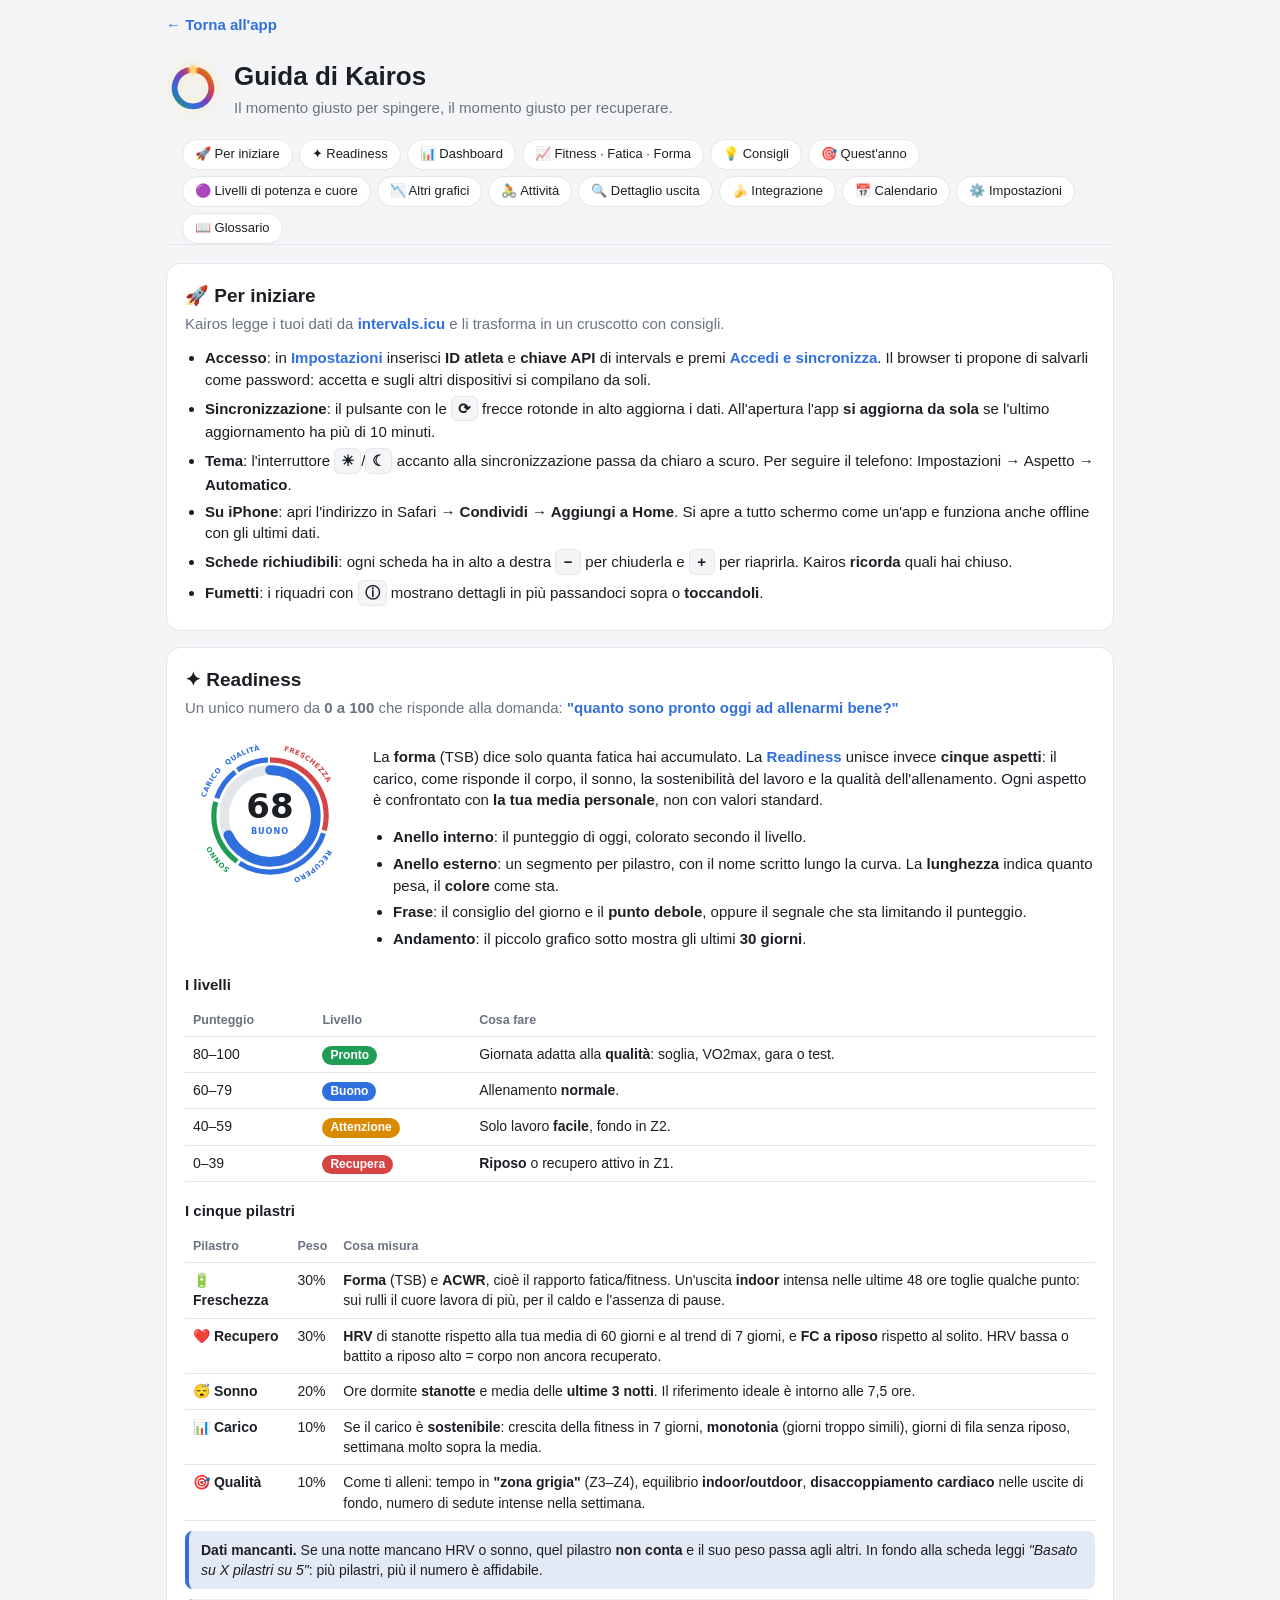
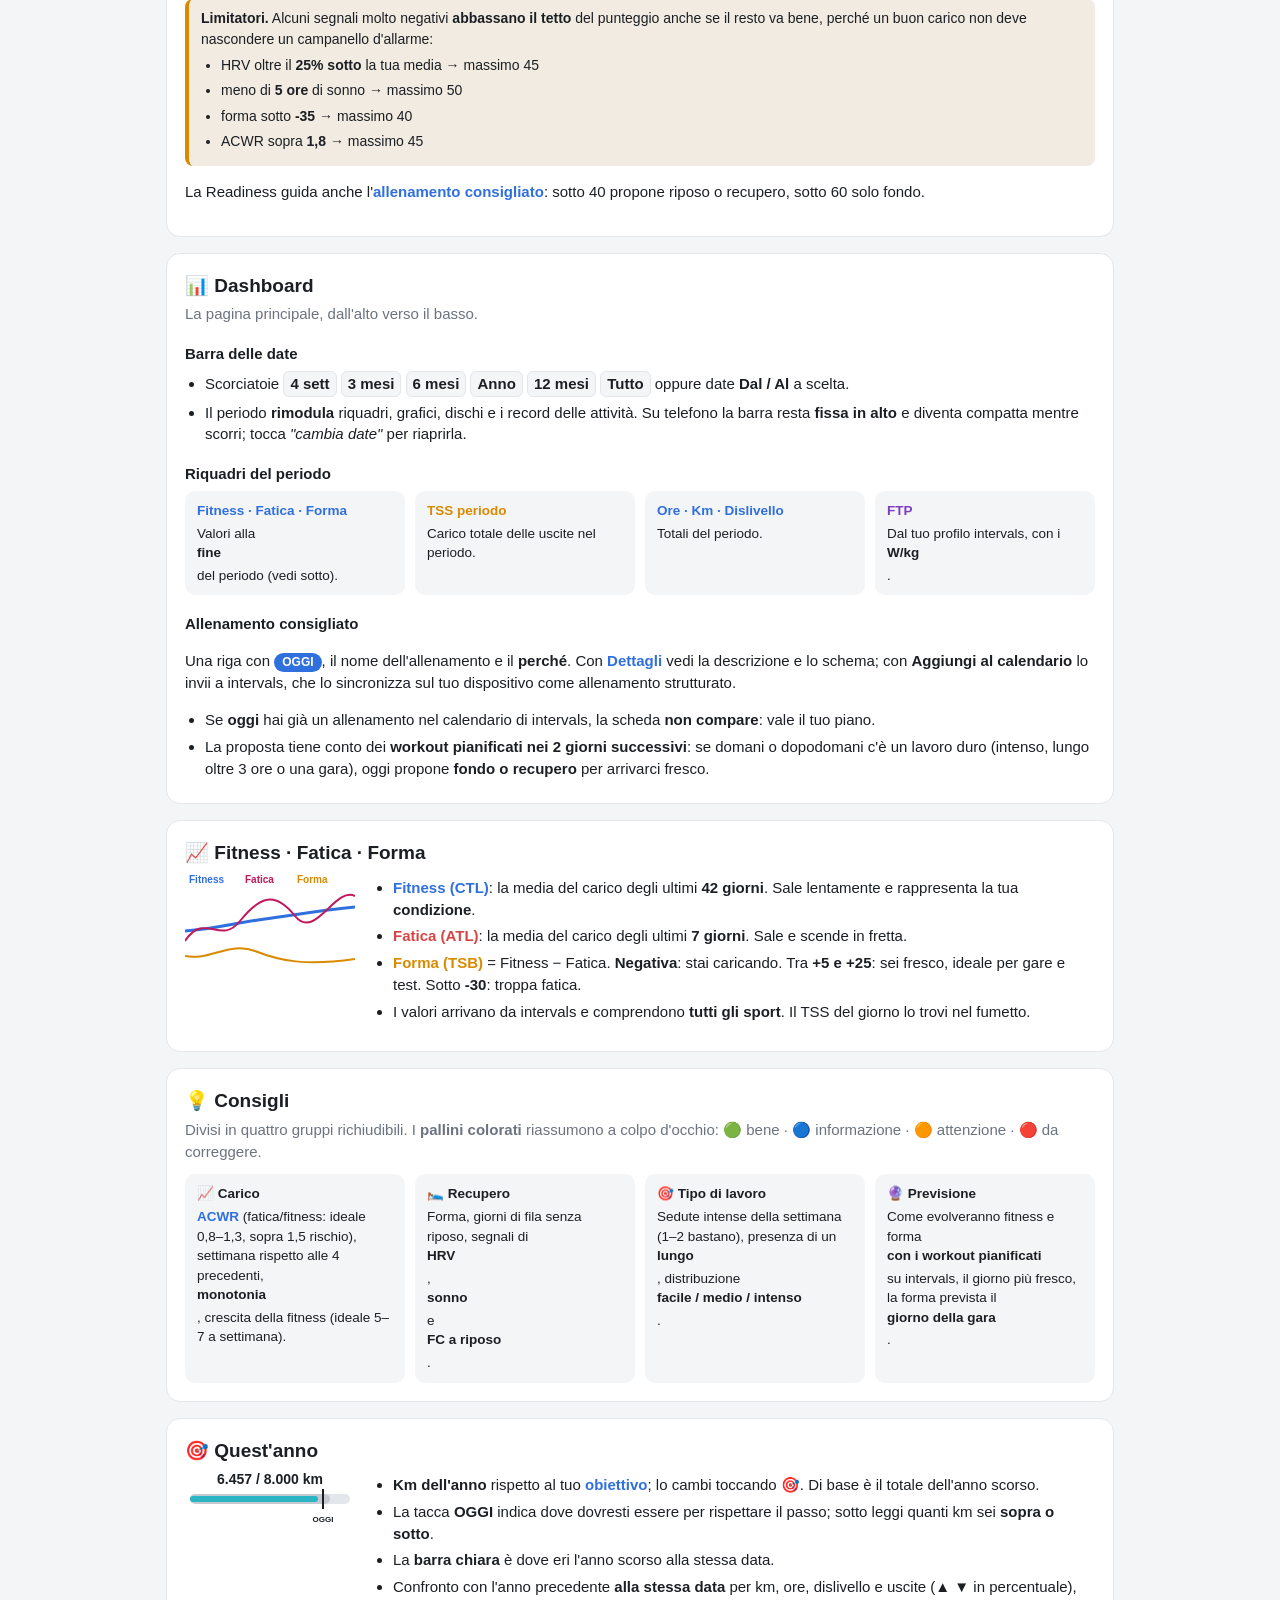
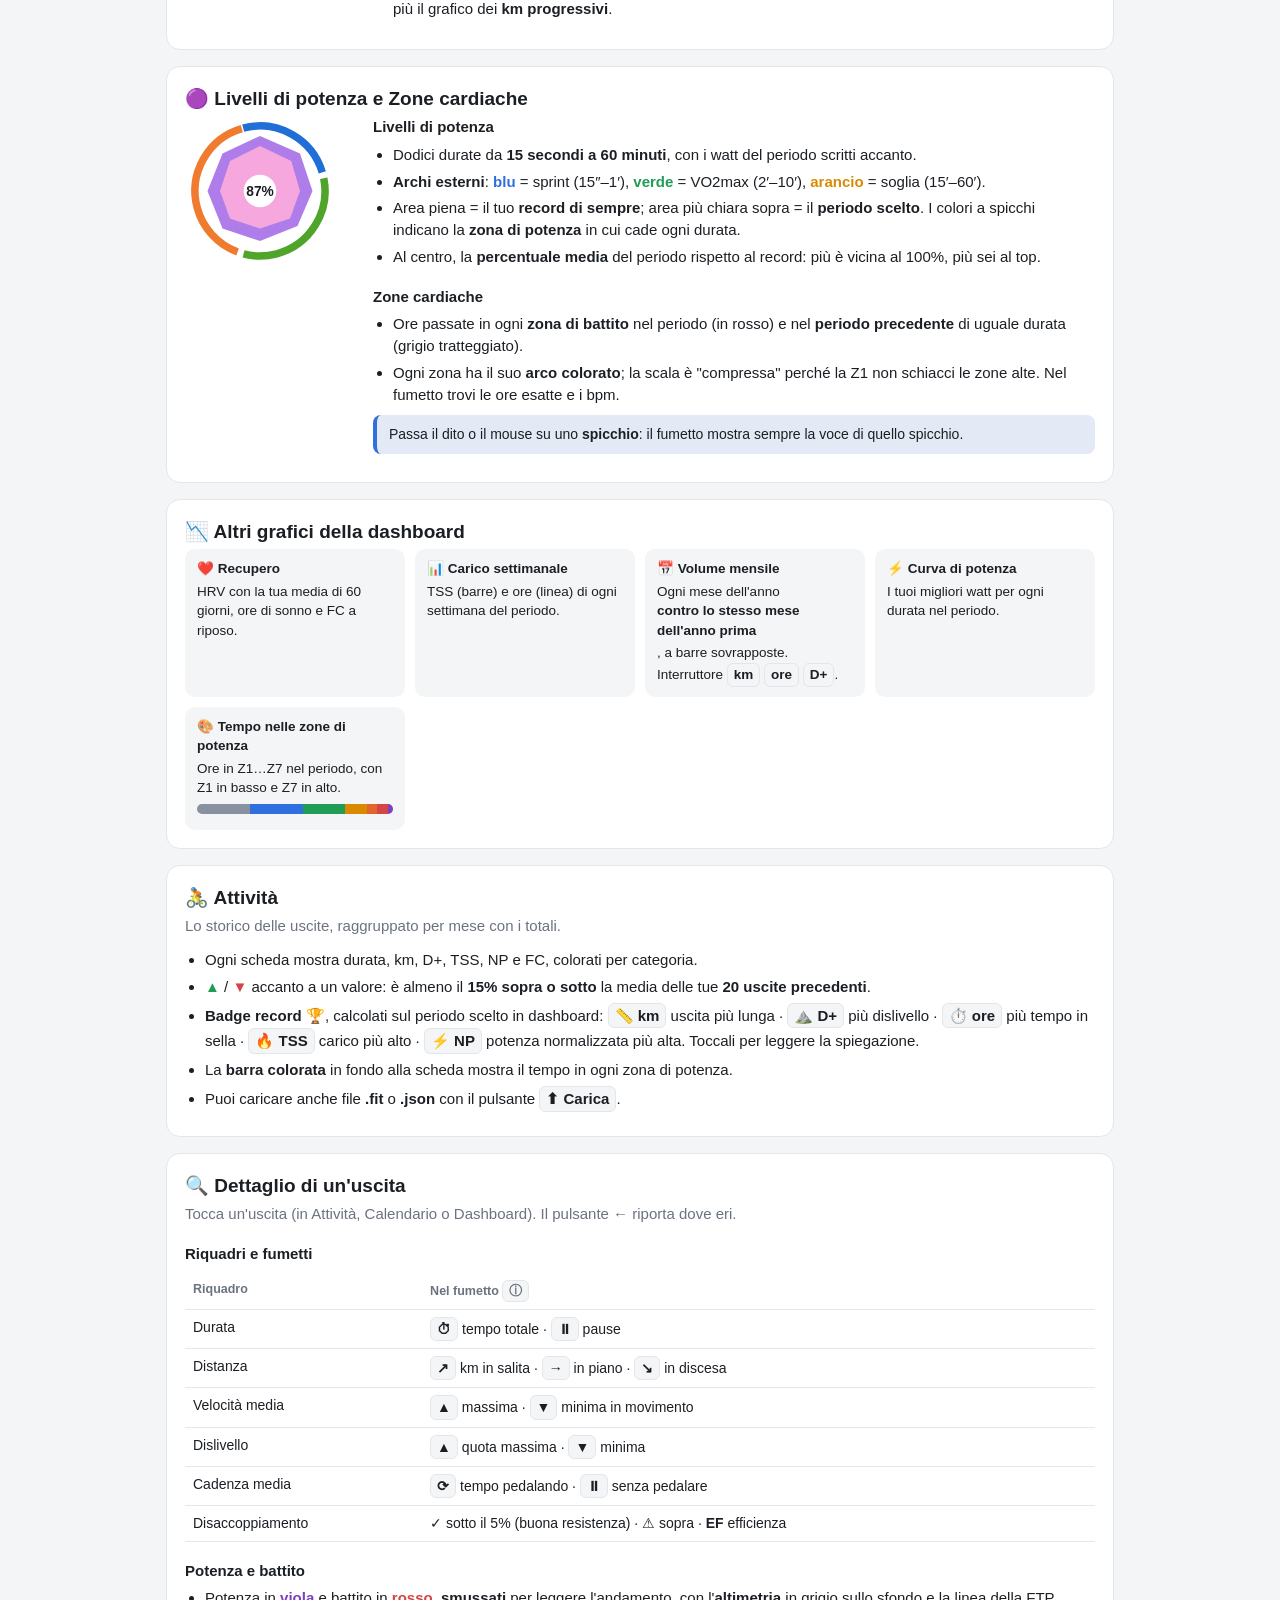
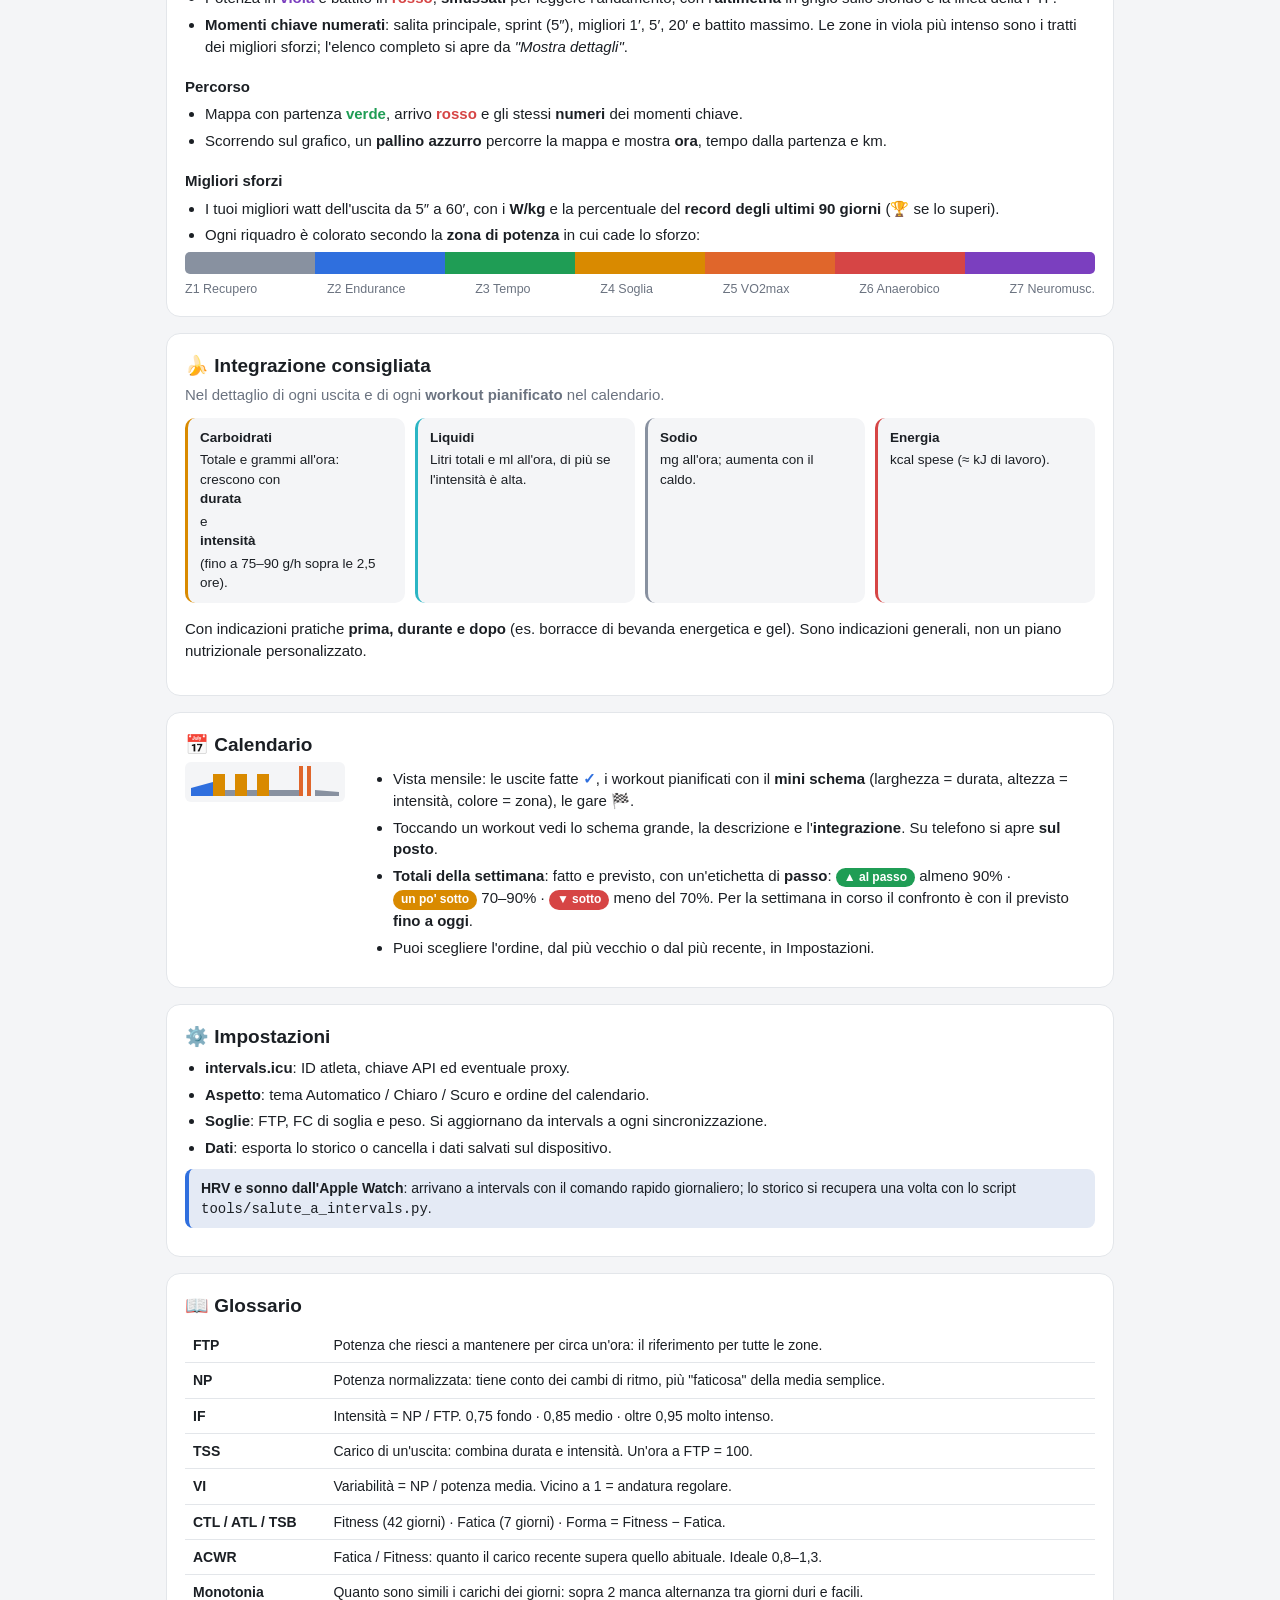
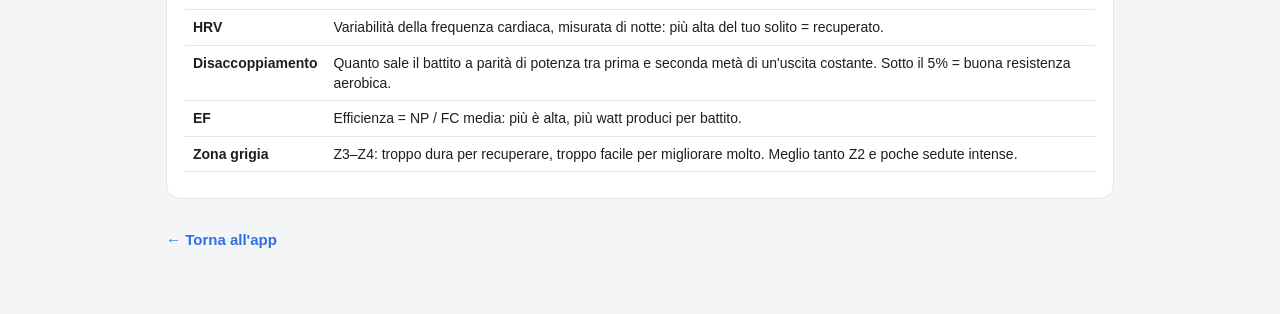
==== commit 25fe4f20: "Allenamento consigliato: nascosto se oggi c'è già un workout, considera i workout dei 2 giorni succe" ====
--- a/guida.html
+++ b/guida.html
@@ -156,6 +156,10 @@
     </div>
     <h3>Allenamento consigliato</h3>
     <p>Una riga con <span class="chip" style="background:var(--accent)">OGGI</span>, il nome dell'allenamento e il <b>perché</b>. Con <span class="kw">Dettagli</span> vedi la descrizione e lo schema; con <b>Aggiungi al calendario</b> lo invii a intervals, che lo sincronizza sul tuo dispositivo come allenamento strutturato.</p>
+    <ul>
+      <li>Se <b>oggi</b> hai già un allenamento nel calendario di intervals, la scheda <b>non compare</b>: vale il tuo piano.</li>
+      <li>La proposta tiene conto dei <b>workout pianificati nei 2 giorni successivi</b>: se domani o dopodomani c'è un lavoro duro (intenso, lungo oltre 3 ore o una gara), oggi propone <b>fondo o recupero</b> per arrivarci fresco.</li>
+    </ul>
   </section>
 
   <section class="g" id="forma">
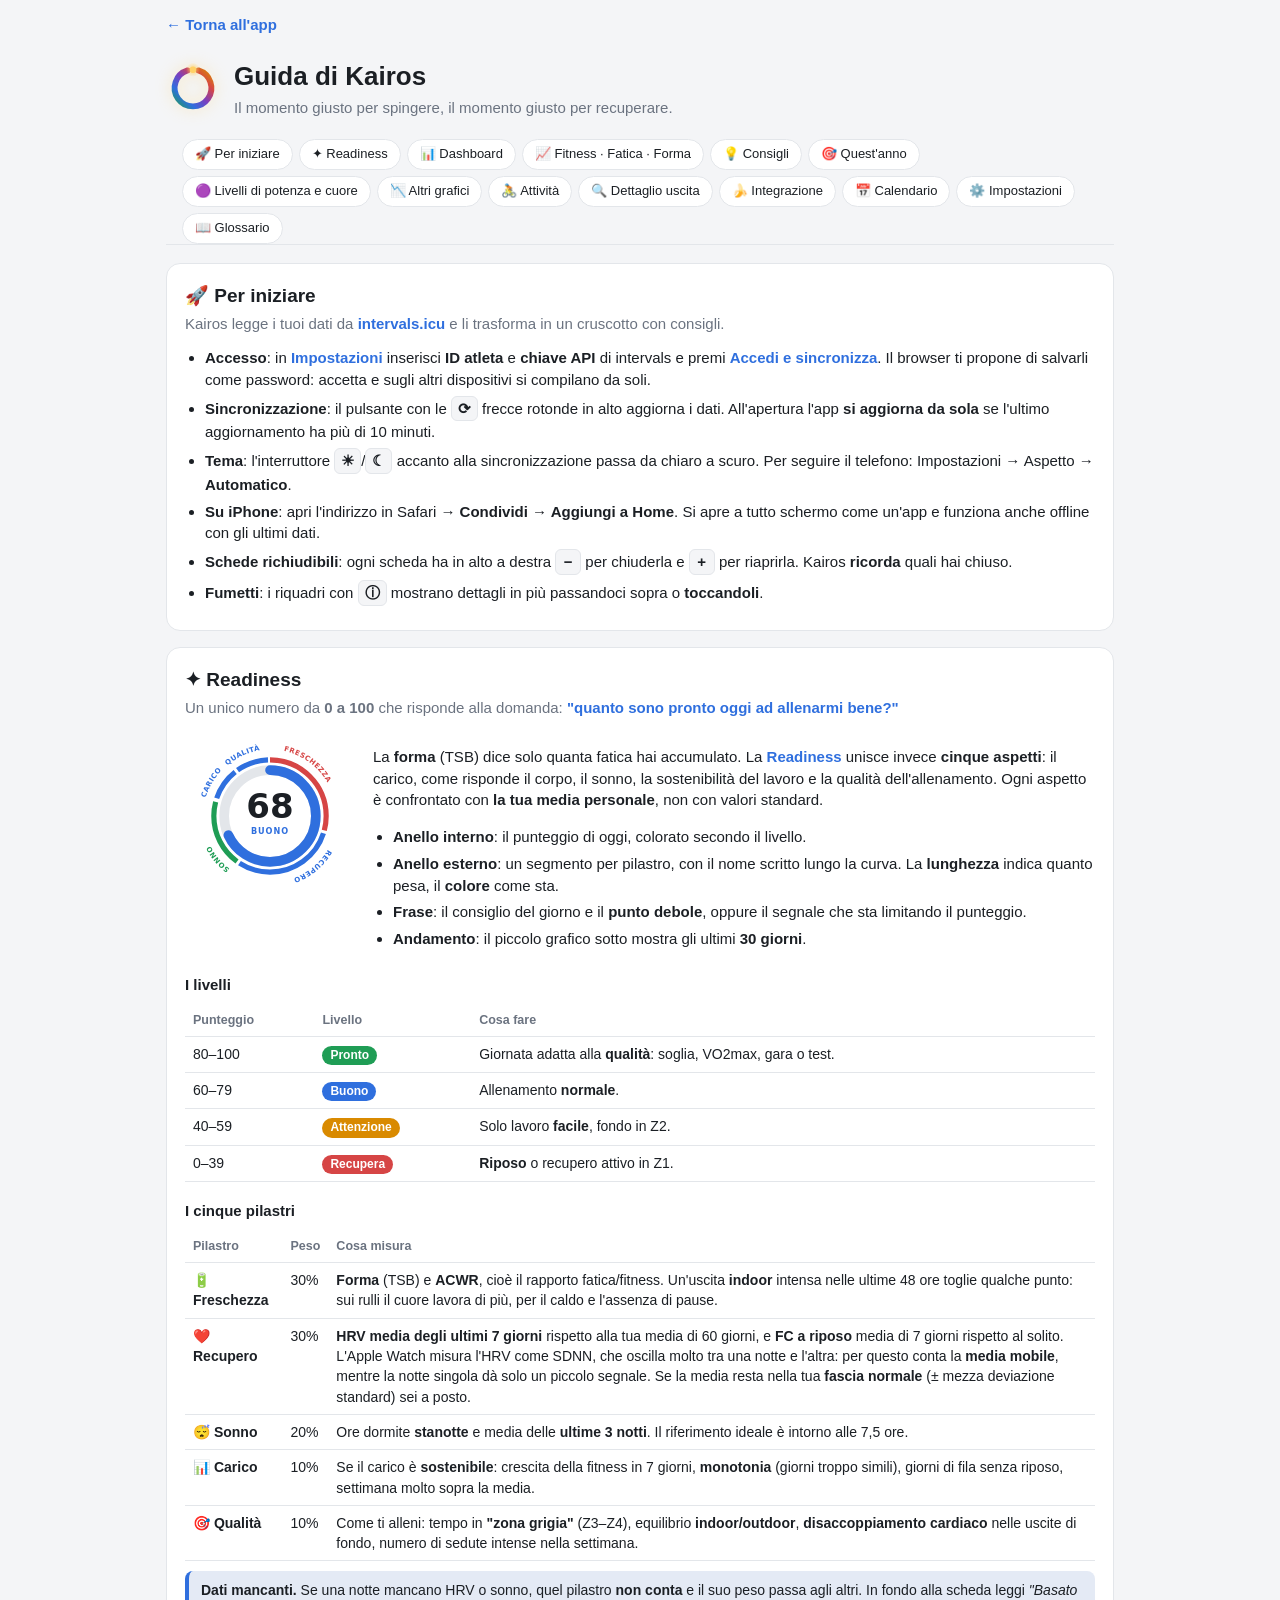
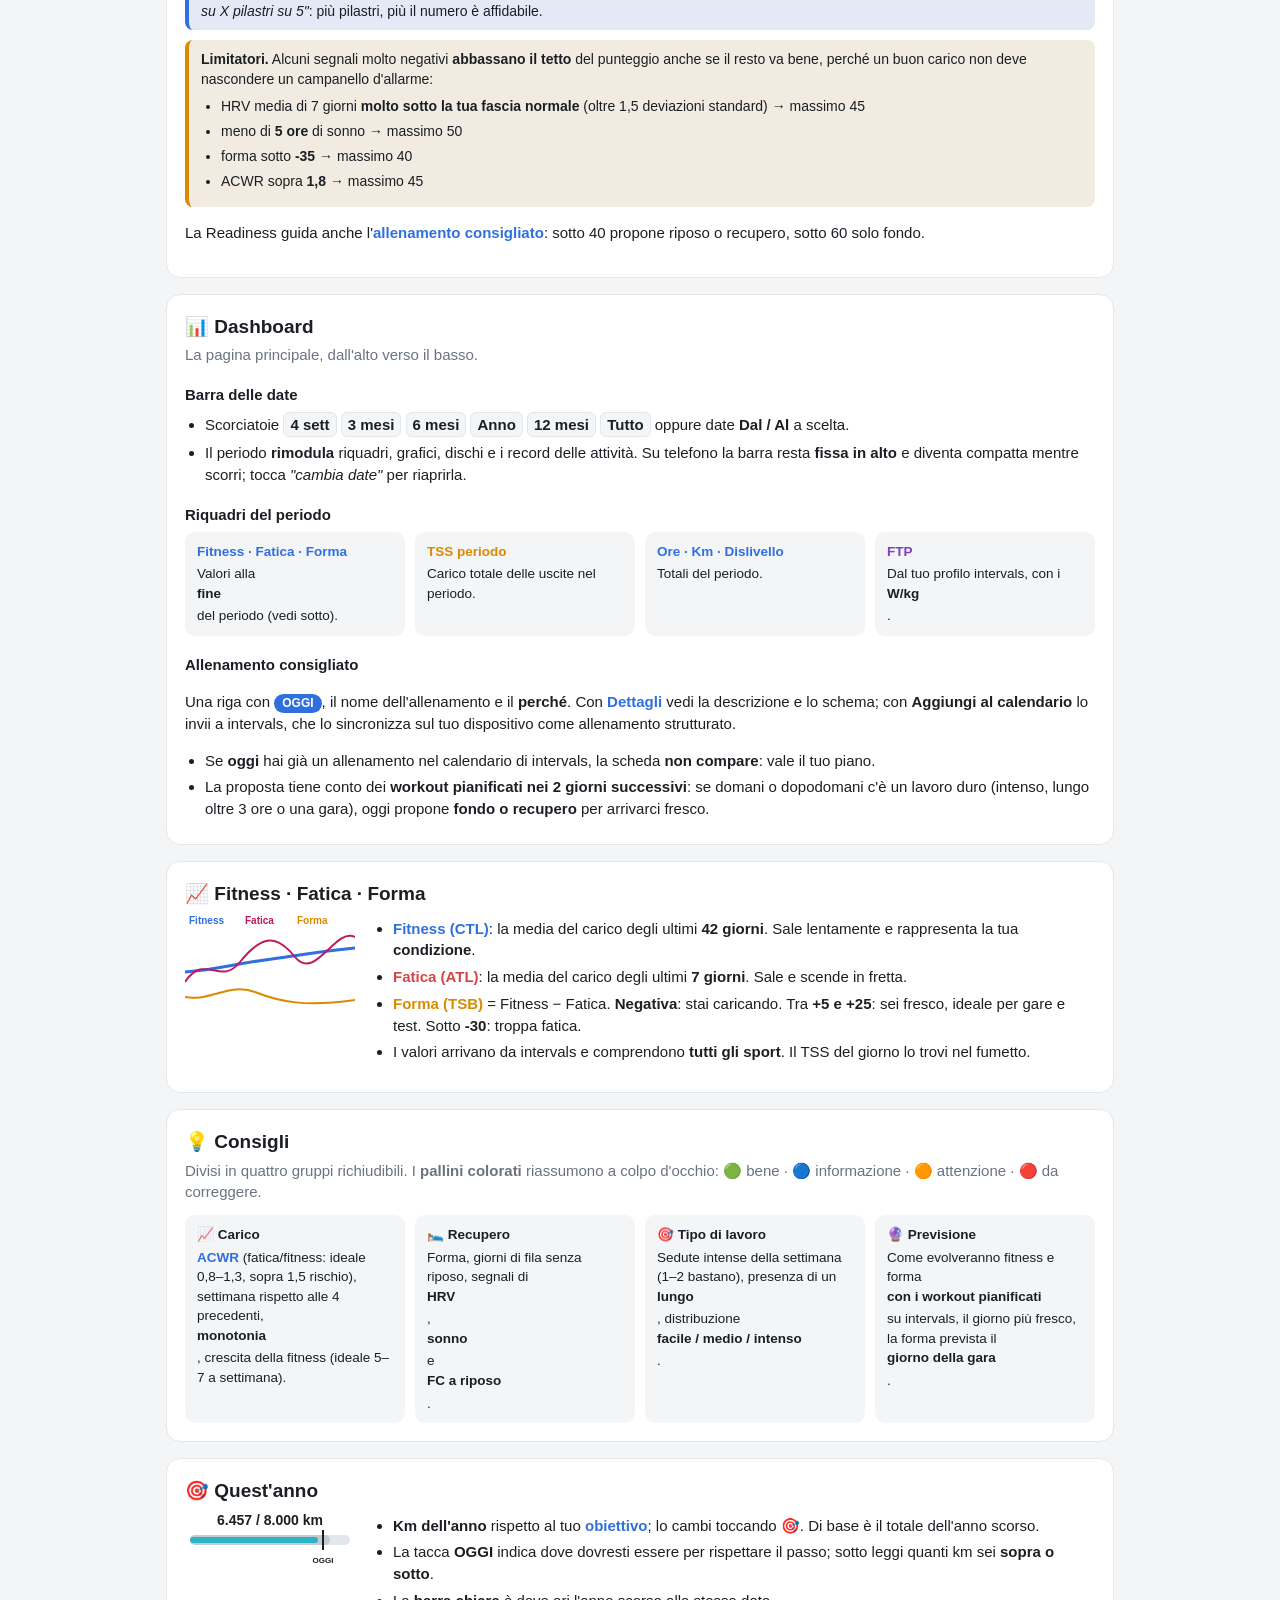
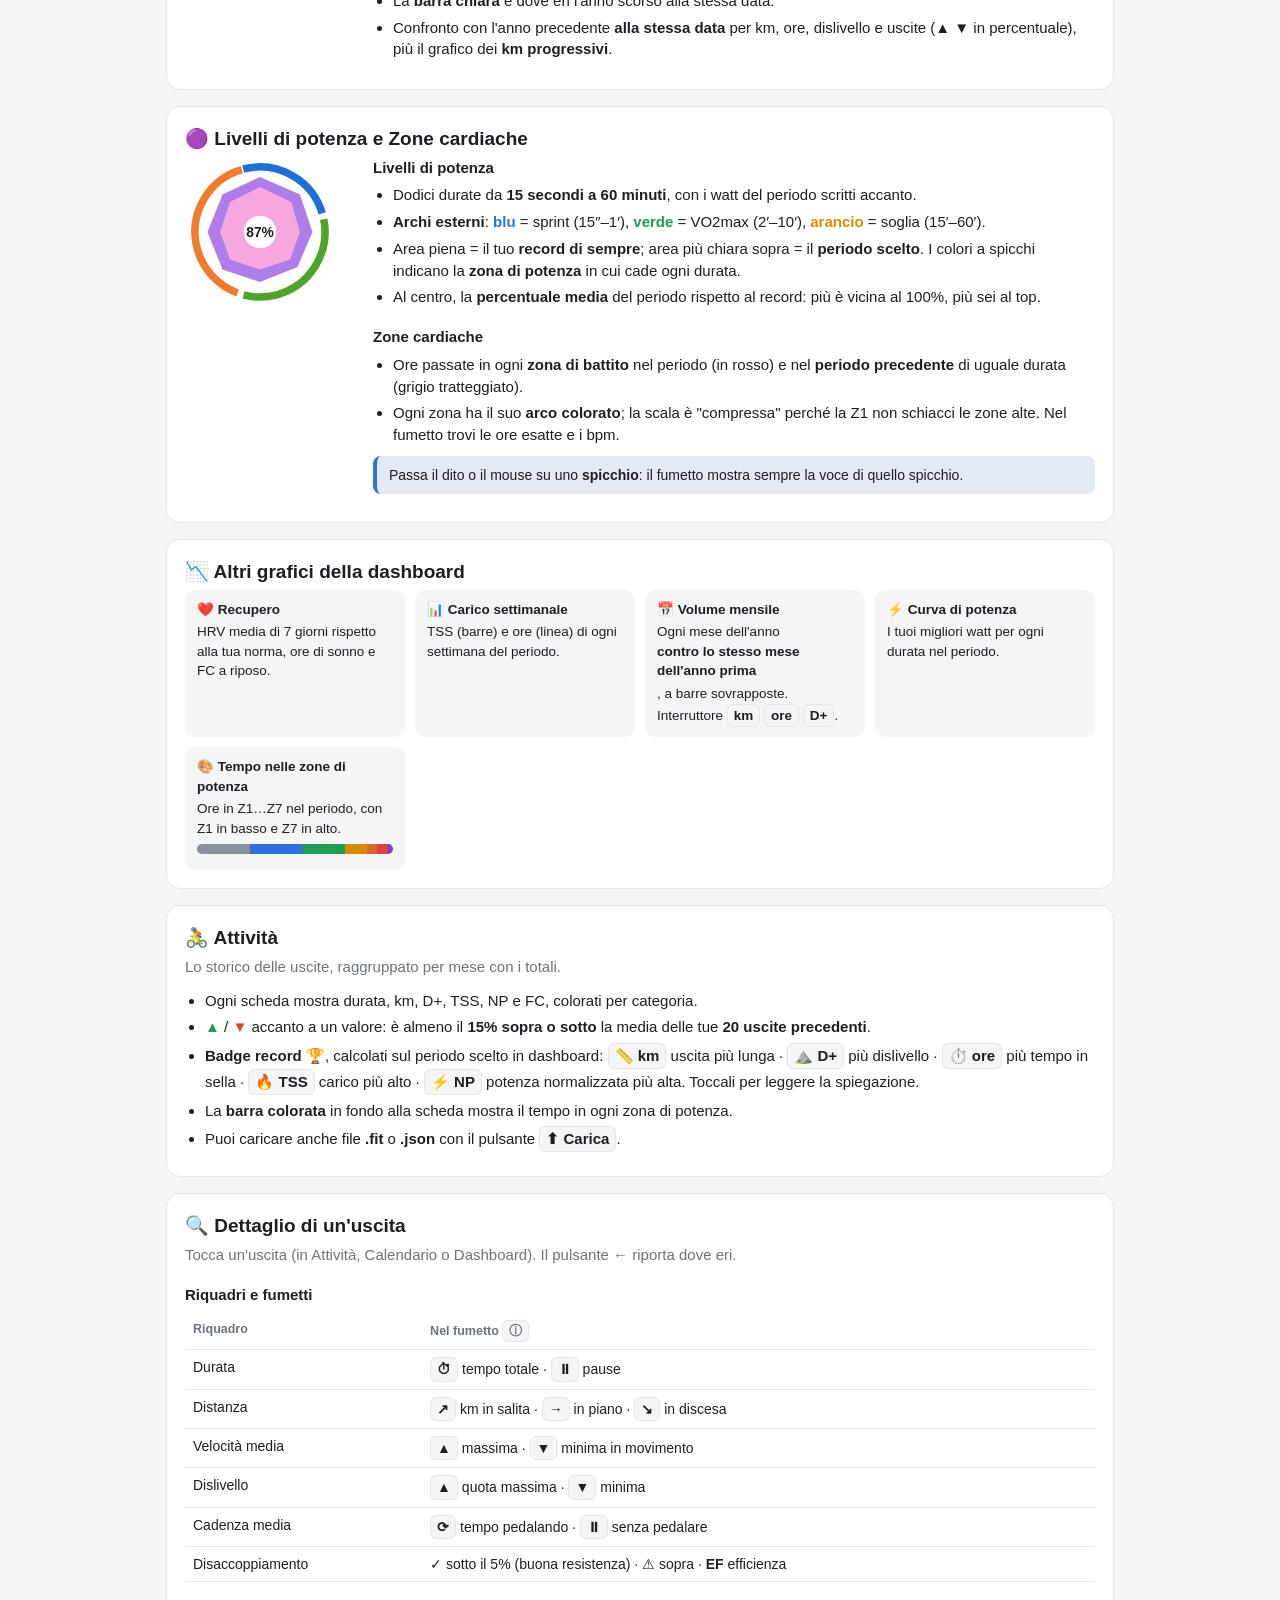
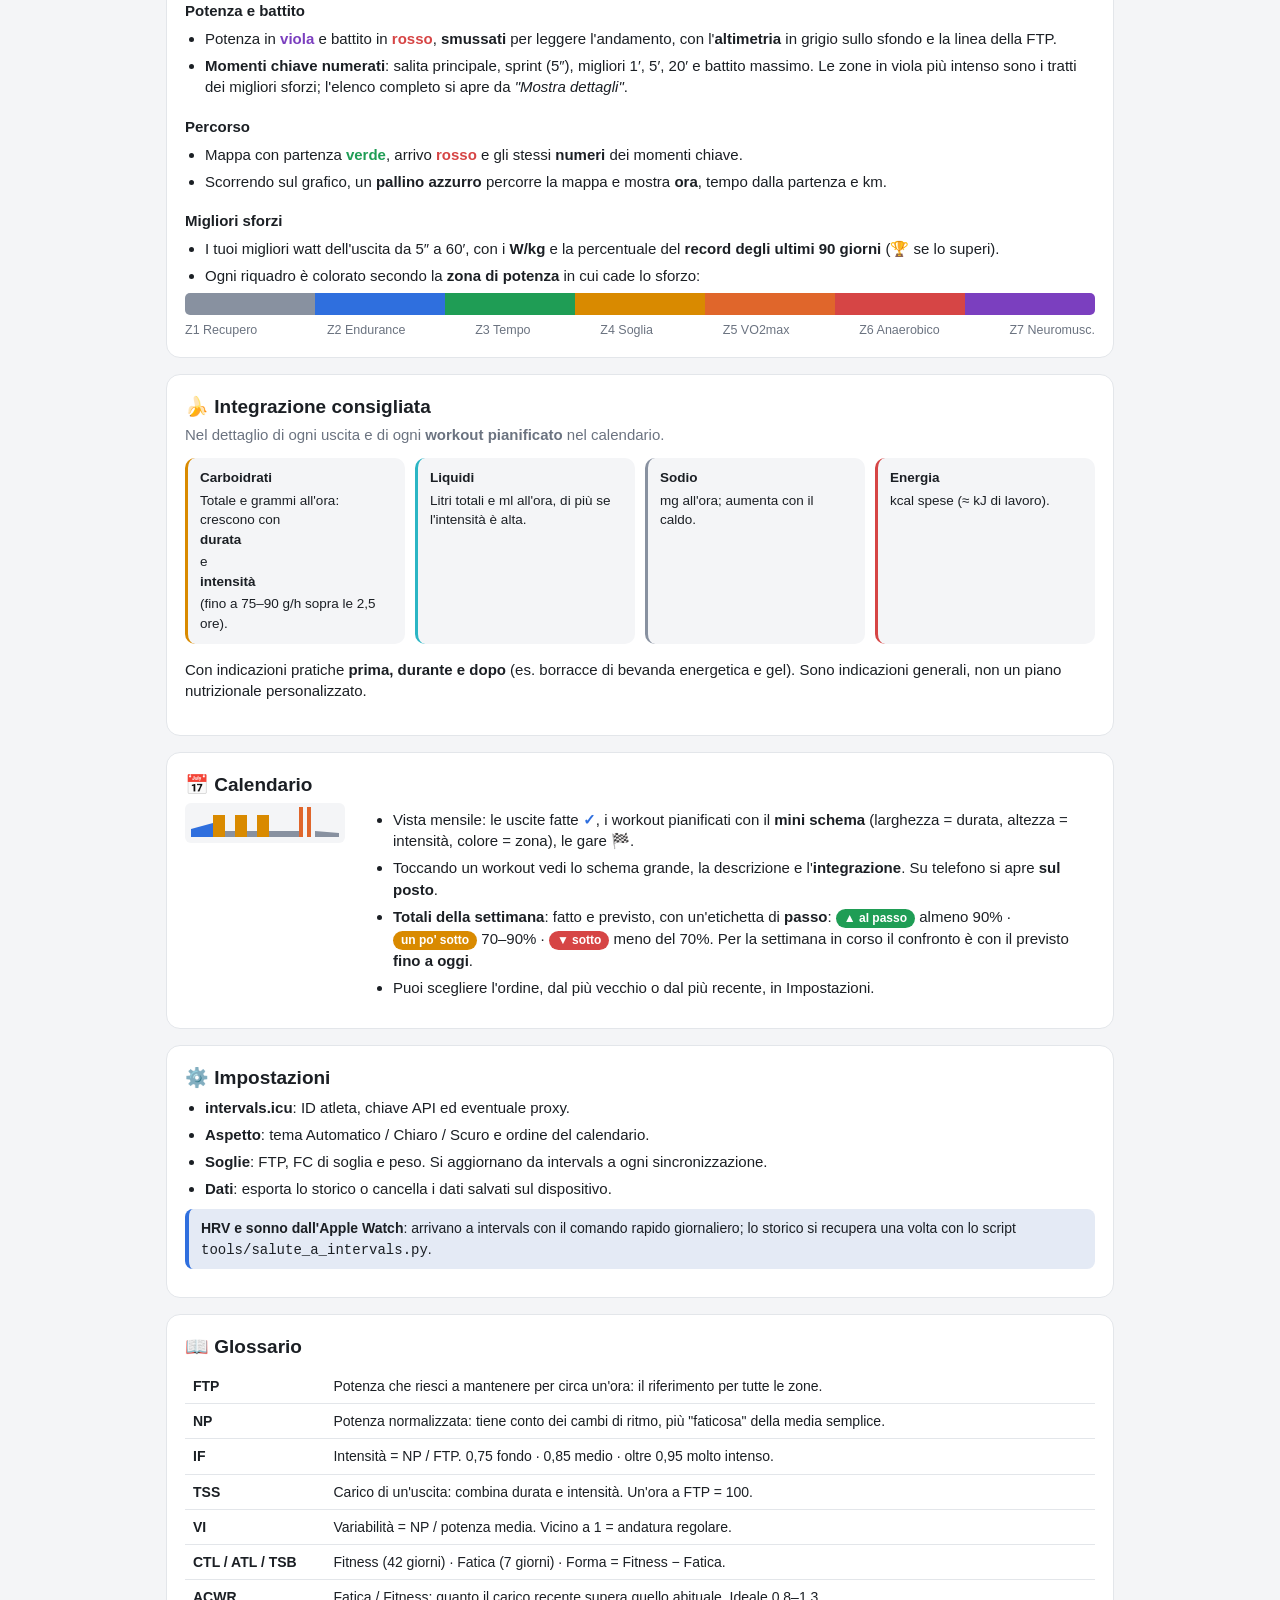
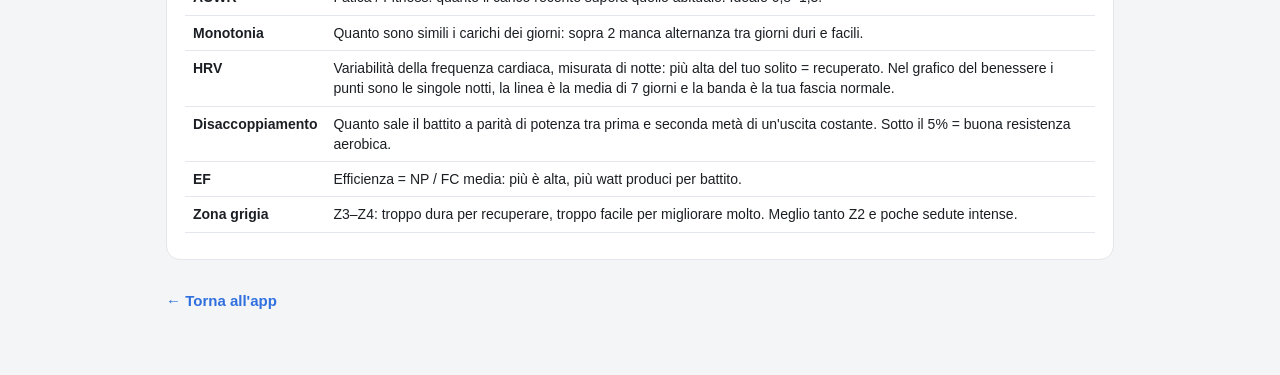
==== commit 8ace90e0: "HRV e FC a riposo: media mobile 7 gg (log) contro fascia normale di 60 gg; grafico con notti, media " ====
--- a/guida.html
+++ b/guida.html
@@ -126,7 +126,7 @@
     <table class="tbl">
       <tr><th>Pilastro</th><th>Peso</th><th>Cosa misura</th></tr>
       <tr><td>🔋 <b>Freschezza</b></td><td>30%</td><td><b>Forma</b> (TSB) e <b>ACWR</b>, cioè il rapporto fatica/fitness. Un'uscita <b>indoor</b> intensa nelle ultime 48 ore toglie qualche punto: sui rulli il cuore lavora di più, per il caldo e l'assenza di pause.</td></tr>
-      <tr><td>❤️ <b>Recupero</b></td><td>30%</td><td><b>HRV</b> di stanotte rispetto alla tua media di 60 giorni e al trend di 7 giorni, e <b>FC a riposo</b> rispetto al solito. HRV bassa o battito a riposo alto = corpo non ancora recuperato.</td></tr>
+      <tr><td>❤️ <b>Recupero</b></td><td>30%</td><td><b>HRV media degli ultimi 7 giorni</b> rispetto alla tua media di 60 giorni, e <b>FC a riposo</b> media di 7 giorni rispetto al solito. L'Apple Watch misura l'HRV come SDNN, che oscilla molto tra una notte e l'altra: per questo conta la <b>media mobile</b>, mentre la notte singola dà solo un piccolo segnale. Se la media resta nella tua <b>fascia normale</b> (± mezza deviazione standard) sei a posto.</td></tr>
       <tr><td>😴 <b>Sonno</b></td><td>20%</td><td>Ore dormite <b>stanotte</b> e media delle <b>ultime 3 notti</b>. Il riferimento ideale è intorno alle 7,5 ore.</td></tr>
       <tr><td>📊 <b>Carico</b></td><td>10%</td><td>Se il carico è <b>sostenibile</b>: crescita della fitness in 7 giorni, <b>monotonia</b> (giorni troppo simili), giorni di fila senza riposo, settimana molto sopra la media.</td></tr>
       <tr><td>🎯 <b>Qualità</b></td><td>10%</td><td>Come ti alleni: tempo in <b>"zona grigia"</b> (Z3–Z4), equilibrio <b>indoor/outdoor</b>, <b>disaccoppiamento cardiaco</b> nelle uscite di fondo, numero di sedute intense nella settimana.</td></tr>
@@ -134,7 +134,7 @@
 
     <div class="tip"><b>Dati mancanti.</b> Se una notte mancano HRV o sonno, quel pilastro <b>non conta</b> e il suo peso passa agli altri. In fondo alla scheda leggi <i>"Basato su X pilastri su 5"</i>: più pilastri, più il numero è affidabile.</div>
     <div class="tip warn"><b>Limitatori.</b> Alcuni segnali molto negativi <b>abbassano il tetto</b> del punteggio anche se il resto va bene, perché un buon carico non deve nascondere un campanello d'allarme:
-      <ul><li>HRV oltre il <b>25% sotto</b> la tua media → massimo 45</li><li>meno di <b>5 ore</b> di sonno → massimo 50</li><li>forma sotto <b>-35</b> → massimo 40</li><li>ACWR sopra <b>1,8</b> → massimo 45</li></ul></div>
+      <ul><li>HRV media di 7 giorni <b>molto sotto la tua fascia normale</b> (oltre 1,5 deviazioni standard) → massimo 45</li><li>meno di <b>5 ore</b> di sonno → massimo 50</li><li>forma sotto <b>-35</b> → massimo 40</li><li>ACWR sopra <b>1,8</b> → massimo 45</li></ul></div>
     <p>La Readiness guida anche l'<span class="kw">allenamento consigliato</span>: sotto 40 propone riposo o recupero, sotto 60 solo fondo.</p>
   </section>
 
@@ -244,7 +244,7 @@
   <section class="g" id="grafici">
     <h2>📉 Altri grafici della dashboard</h2>
     <div class="grid-mini">
-      <div class="mini"><b>❤️ Recupero</b>HRV con la tua media di 60 giorni, ore di sonno e FC a riposo.</div>
+      <div class="mini"><b>❤️ Recupero</b>HRV media di 7 giorni rispetto alla tua norma, ore di sonno e FC a riposo.</div>
       <div class="mini"><b>📊 Carico settimanale</b>TSS (barre) e ore (linea) di ogni settimana del periodo.</div>
       <div class="mini"><b>📅 Volume mensile</b>Ogni mese dell'anno <b>contro lo stesso mese dell'anno prima</b>, a barre sovrapposte. Interruttore <span class="sym">km</span> <span class="sym">ore</span> <span class="sym">D+</span>.</div>
       <div class="mini"><b>⚡ Curva di potenza</b>I tuoi migliori watt per ogni durata nel periodo.</div>
@@ -352,7 +352,7 @@
       <tr><td><b>CTL / ATL / TSB</b></td><td>Fitness (42 giorni) · Fatica (7 giorni) · Forma = Fitness − Fatica.</td></tr>
       <tr><td><b>ACWR</b></td><td>Fatica / Fitness: quanto il carico recente supera quello abituale. Ideale 0,8–1,3.</td></tr>
       <tr><td><b>Monotonia</b></td><td>Quanto sono simili i carichi dei giorni: sopra 2 manca alternanza tra giorni duri e facili.</td></tr>
-      <tr><td><b>HRV</b></td><td>Variabilità della frequenza cardiaca, misurata di notte: più alta del tuo solito = recuperato.</td></tr>
+      <tr><td><b>HRV</b></td><td>Variabilità della frequenza cardiaca, misurata di notte: più alta del tuo solito = recuperato. Nel grafico del benessere i punti sono le singole notti, la linea è la media di 7 giorni e la banda è la tua fascia normale.</td></tr>
       <tr><td><b>Disaccoppiamento</b></td><td>Quanto sale il battito a parità di potenza tra prima e seconda metà di un'uscita costante. Sotto il 5% = buona resistenza aerobica.</td></tr>
       <tr><td><b>EF</b></td><td>Efficienza = NP / FC media: più è alta, più watt produci per battito.</td></tr>
       <tr><td><b>Zona grigia</b></td><td>Z3–Z4: troppo dura per recuperare, troppo facile per migliorare molto. Meglio tanto Z2 e poche sedute intense.</td></tr>
--- a/styles.css
+++ b/styles.css
@@ -446,3 +446,6 @@
 .help-btn { display: grid; place-items: center; width: 30px; height: 30px; border-radius: 50%; border: 1.5px solid var(--line);
   color: var(--muted); font-weight: 800; text-decoration: none; font-size: 15px; }
 .help-btn:hover { color: var(--accent); border-color: var(--accent); }
+
+.ask-row { display: flex; align-items: center; gap: 10px; flex-wrap: wrap; margin-top: 12px; }
+.ask-btn { background: #d97757; color: #fff; border: 0; border-radius: 10px; padding: 9px 14px; font-weight: 600; cursor: pointer; }
